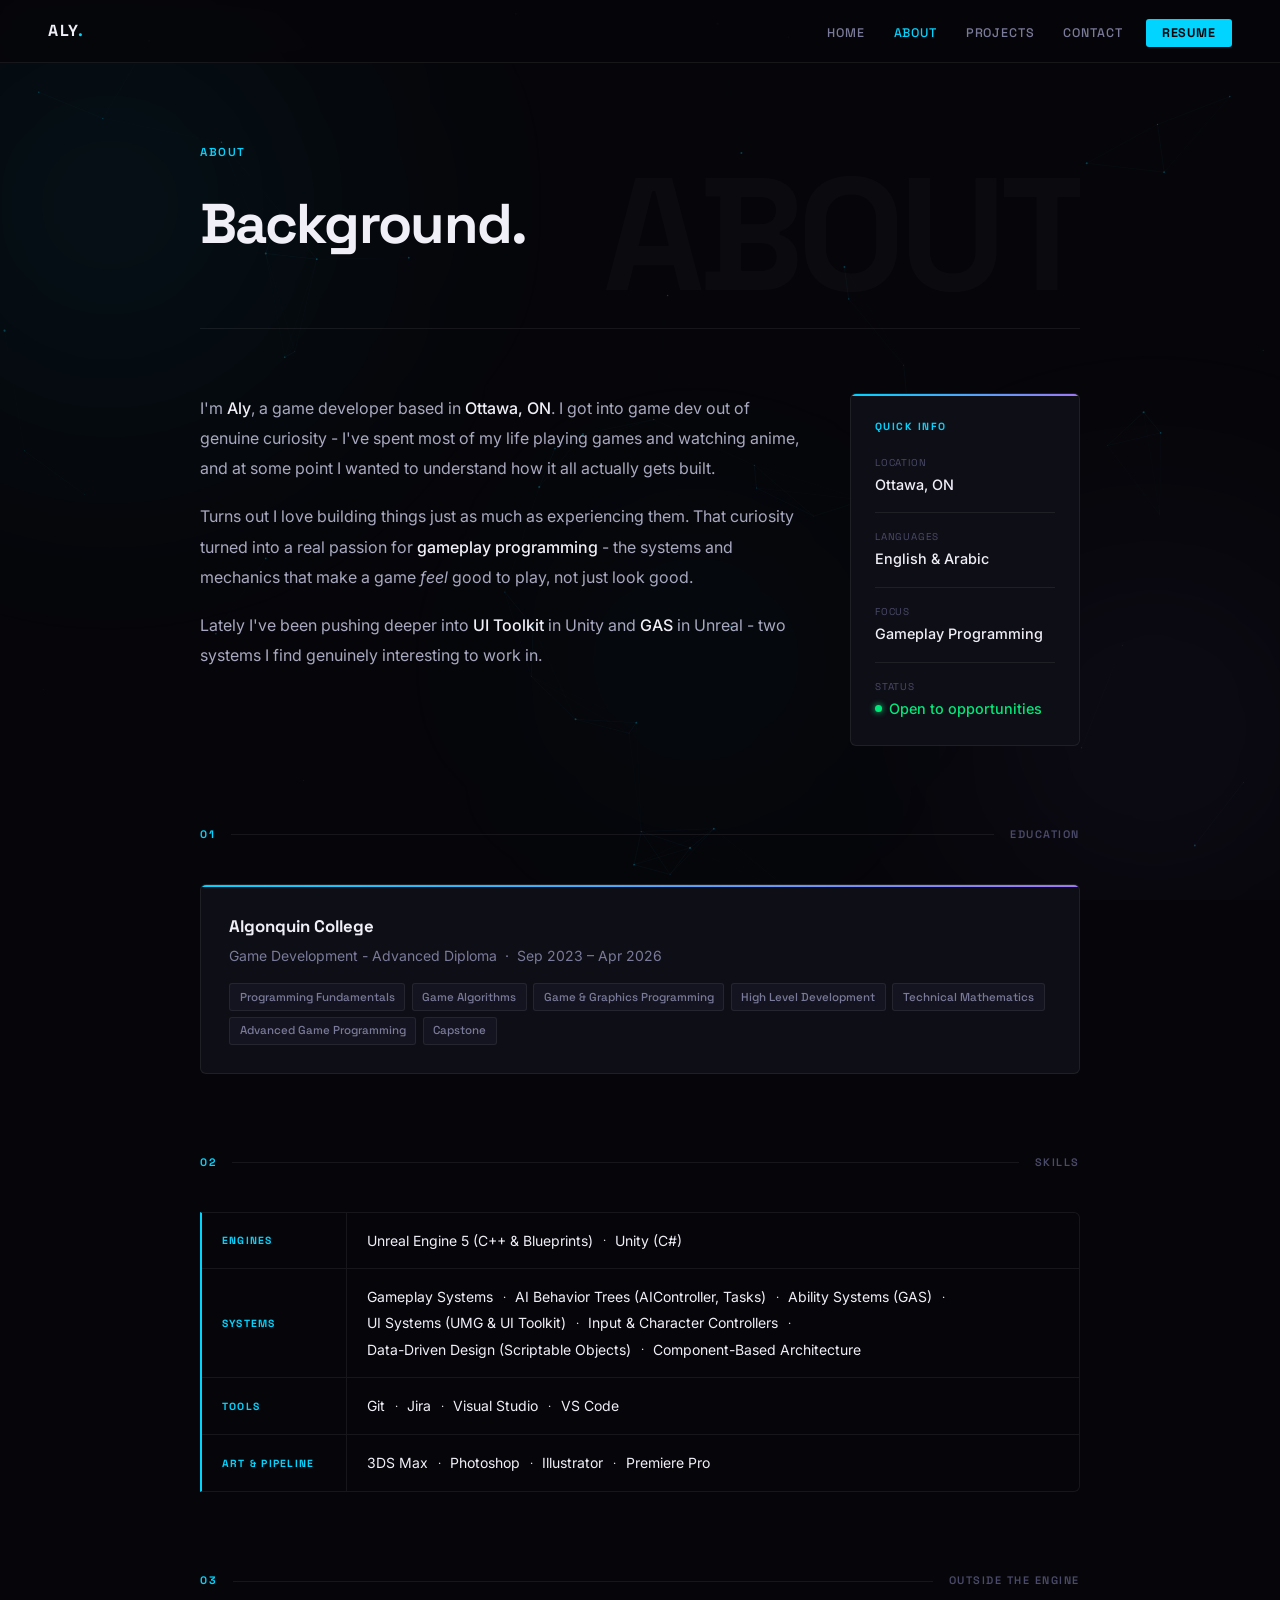
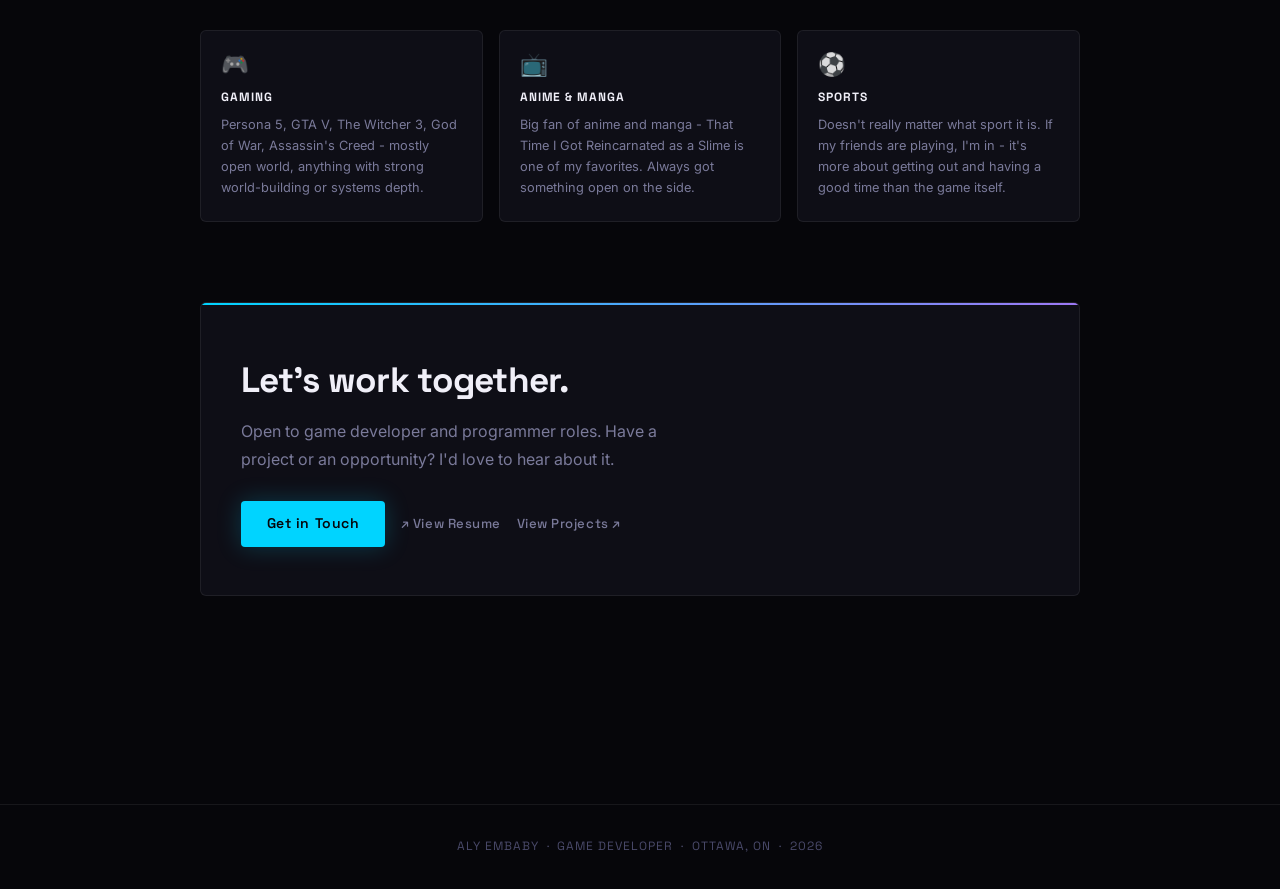
==== about.html @ 93e74408 "Initial portfolio launch" ====
<!DOCTYPE html>
<html lang="en">
<head>
  <meta charset="UTF-8" />
  <meta name="viewport" content="width=device-width, initial-scale=1.0" />
  <title>About  - Aly Embaby</title>
  <link rel="stylesheet" href="styles.css" />
  <style>
    /* ── CUSTOM CURSOR ── */
    @media (hover: hover) { * { cursor: none !important; } }
    #cursor {
      position: fixed; left: -100px; top: -100px;
      width: 22px; height: 22px;
      pointer-events: none; z-index: 9999;
      transform: translate(-50%, -50%);
      transition: transform 0.15s ease-out, opacity 0.3s;
      opacity: 0;
    }
    #cursor::before, #cursor::after {
      content: ''; position: absolute;
      background: rgba(0,212,255,0.8);
    }
    #cursor::before {
      width: 100%; height: 1px;
      top: 50%; left: 0; transform: translateY(-50%);
    }
    #cursor::after {
      width: 1px; height: 100%;
      left: 50%; top: 0; transform: translateX(-50%);
    }
    .cur-dot {
      position: absolute; width: 3px; height: 3px;
      background: var(--cyan); border-radius: 50%;
      top: 50%; left: 50%; transform: translate(-50%, -50%);
    }
    #cursor.hov { transform: translate(-50%, -50%) scale(1.6); }
    #cursor.hov::before, #cursor.hov::after { background: var(--cyan); }

    /* ── PAGE HERO OVERRIDES ── */
    .page-hero {
      position: relative;
      overflow: hidden;
    }
    .page-hero .watermark {
      position: absolute;
      top: 50%; right: -0.5rem;
      transform: translateY(-50%);
      font-family: var(--font-head);
      font-size: clamp(5rem, 16vw, 10rem);
      font-weight: 700; letter-spacing: -0.04em;
      color: rgba(255,255,255,0.025);
      pointer-events: none; user-select: none;
      line-height: 1;
    }
    .hero-anim {
      opacity: 0;
      animation: fadeUp 0.9s cubic-bezier(0.16, 1, 0.3, 1) forwards;
    }
    @keyframes fadeUp {
      from { opacity: 0; transform: translateY(22px); }
      to   { opacity: 1; transform: translateY(0); }
    }

    /* ── GLITCH ON HEADING SPAN ── */
    #glitch-heading {
      position: relative; display: inline-block;
    }
    #glitch-heading.glitching {
      animation: glitch-base 0.38s steps(1) forwards;
    }
    #glitch-heading.glitching::before,
    #glitch-heading.glitching::after {
      content: attr(data-text);
      position: absolute; top: 0; left: 0;
      width: 100%; height: 100%;
      pointer-events: none;
    }
    #glitch-heading.glitching::before {
      color: #ff2d78;
      animation: glitch-a 0.38s steps(2) forwards;
      clip-path: polygon(0 18%, 100% 18%, 100% 44%, 0 44%);
    }
    #glitch-heading.glitching::after {
      color: var(--cyan); opacity: 0.8;
      animation: glitch-b 0.38s steps(2) forwards;
      clip-path: polygon(0 58%, 100% 58%, 100% 82%, 0 82%);
    }
    @keyframes glitch-base {
      0%  { transform: translateX(0); }
      25% { transform: translateX(-5px) skewX(-1deg); }
      75% { transform: translateX(4px); }
      100%{ transform: translateX(0); }
    }
    @keyframes glitch-a {
      0%  { transform: translateX(-10px); opacity: 0.9; }
      50% { transform: translateX(7px); }
      100%{ transform: translateX(-2px); opacity: 0; }
    }
    @keyframes glitch-b {
      0%  { transform: translateX(10px); opacity: 0.8; }
      50% { transform: translateX(-6px); }
      100%{ transform: translateX(2px); opacity: 0; }
    }

    /* ── STATUS DOT ── */
    .status-dot {
      display: inline-block;
      width: 7px; height: 7px;
      background: var(--green);
      border-radius: 50%;
      margin-right: 0.45rem;
      vertical-align: middle;
      position: relative; top: -1px;
      box-shadow: 0 0 6px var(--green);
      animation: pulse-dot 2s ease-in-out infinite;
    }
    @keyframes pulse-dot {
      0%, 100% { opacity: 1; box-shadow: 0 0 6px var(--green); }
      50%       { opacity: 0.4; box-shadow: 0 0 2px var(--green); }
    }

    /* ── SKILLS SCAN LINE ── */
    .skills-table {
      position: relative;
    }
    .skills-table .scan-line {
      position: absolute;
      left: 0; right: 0;
      height: 1px;
      background: linear-gradient(90deg, transparent, rgba(0,212,255,0.3), transparent);
      pointer-events: none;
      opacity: 0;
      top: 0;
    }

    /* ── INTRO GRID ── */
    .about-grid {
      display: grid;
      grid-template-columns: 1fr 230px;
      gap: 3rem;
      align-items: start;
    }
    @media (max-width: 700px) { .about-grid { grid-template-columns: 1fr; } }

    .about-text p {
      font-size: 1rem; color: #a8a8c0;
      line-height: 1.9; margin-bottom: 1.1rem;
    }
    .about-text p:last-child { margin-bottom: 0; }
    .about-text strong { color: var(--text); font-weight: 500; }

    /* ── SLIDE FROM RIGHT ── */
    .reveal-right {
      opacity: 0;
      transform: translateX(28px);
      transition: opacity 0.75s cubic-bezier(0.16, 1, 0.3, 1),
                  transform 0.75s cubic-bezier(0.16, 1, 0.3, 1);
    }
    .reveal-right.revealed { opacity: 1; transform: translateX(0); }

    /* ── INFO SIDEBAR ── */
    .info-box {
      background: var(--surface);
      border: 1px solid var(--border);
      border-radius: 6px; padding: 1.5rem;
      position: relative; overflow: hidden;
    }
    .info-box::before {
      content: '';
      position: absolute; top: 0; left: 0; right: 0; height: 2px;
      background: linear-gradient(90deg, var(--cyan), var(--purple));
    }
    .info-box-title {
      font-family: var(--font-head);
      font-size: 0.65rem; font-weight: 700;
      letter-spacing: 0.14em; text-transform: uppercase;
      color: var(--cyan); margin-bottom: 1.25rem;
    }
    .info-row {
      display: flex; flex-direction: column; gap: 0.1rem;
      margin-bottom: 1rem; padding-bottom: 1rem;
      border-bottom: 1px solid var(--border);
    }
    .info-row:last-child { margin-bottom: 0; padding-bottom: 0; border-bottom: none; }
    .info-lbl {
      font-size: 0.62rem; color: var(--muted2);
      font-family: var(--font-head);
      text-transform: uppercase; letter-spacing: 0.08em;
    }
    .info-val { font-size: 0.9rem; color: var(--text); font-weight: 500; }
    .info-val.avail { color: var(--green); }

    /* ── EDUCATION ── */
    .edu-card {
      background: var(--surface);
      border: 1px solid var(--border);
      border-radius: 6px; padding: 1.75rem;
      position: relative; overflow: hidden;
    }
    .edu-card::before {
      content: '';
      position: absolute; top: 0; left: 0; right: 0; height: 2px;
      background: linear-gradient(90deg, var(--cyan), var(--purple));
    }
    .edu-name {
      font-family: var(--font-head);
      font-size: 1.05rem; font-weight: 700;
      margin-bottom: 0.3rem;
    }
    .edu-meta {
      font-size: 0.875rem; color: var(--muted);
      margin-bottom: 1rem; line-height: 1.6;
    }
    .edu-badges { display: flex; flex-wrap: wrap; gap: 0.4rem; }

    /* ── SKILLS TABLE ── */
    .skills-table {
      display: flex; flex-direction: column;
      border: 1px solid var(--border);
      border-left: 2px solid var(--cyan);
      border-radius: 0 6px 6px 0;
      overflow: hidden;
    }
    .skill-row {
      display: grid;
      grid-template-columns: 145px 1fr;
      border-bottom: 1px solid var(--border);
      transition: background 0.2s;
      opacity: 0;
      transform: translateX(-16px);
      transition: background 0.2s, opacity 0.5s cubic-bezier(0.16,1,0.3,1), transform 0.5s cubic-bezier(0.16,1,0.3,1);
    }
    .skill-row.row-visible { opacity: 1; transform: translateX(0); }
    .skill-row:last-child { border-bottom: none; }
    .skill-row:hover { background: var(--surface2); }

    .skill-cat {
      font-family: var(--font-head);
      font-size: 0.65rem; font-weight: 700;
      letter-spacing: 0.12em; text-transform: uppercase;
      color: var(--cyan);
      padding: 1rem 1.25rem;
      border-right: 1px solid var(--border);
      display: flex; align-items: center;
    }
    .skill-items {
      padding: 1rem 1.25rem;
      font-size: 0.875rem;
      line-height: 1.7;
      display: flex; align-items: center; flex-wrap: wrap;
      gap: 0.15rem 0;
    }
    .skill-items span { color: var(--text); }
    .skill-sep {
      color: var(--muted2);
      margin: 0 0.6rem;
      font-size: 0.7rem;
    }

    @media (max-width: 560px) {
      .skill-row { grid-template-columns: 1fr; }
      .skill-cat { border-right: none; border-bottom: 1px solid var(--border); padding: 0.75rem 1rem; }
      .skill-items { padding: 0.75rem 1rem; }
    }

    /* ── INTEREST CARD STAGGER ── */
    .interest-card {
      opacity: 0;
      transform: translateY(20px);
      transition: opacity 0.6s cubic-bezier(0.16,1,0.3,1),
                  transform 0.6s cubic-bezier(0.16,1,0.3,1),
                  border-color 0.25s, box-shadow 0.25s;
    }
    .interest-card.card-visible { opacity: 1; transform: translateY(0); }

    /* ── INTERESTS ── */
    .interests-grid {
      display: grid;
      grid-template-columns: repeat(3, 1fr);
      gap: 1rem;
    }
    @media (max-width: 640px) { .interests-grid { grid-template-columns: 1fr 1fr; } }
    @media (max-width: 420px) { .interests-grid { grid-template-columns: 1fr; } }

    .interest-card {
      background: var(--surface);
      border: 1px solid var(--border);
      border-radius: 6px; padding: 1.4rem 1.25rem;
      position: relative;
    }
    .interest-card:hover {
      border-color: rgba(0,212,255,0.25);
      box-shadow: 0 0 28px rgba(0,212,255,0.05);
    }
    .card-shine {
      position: absolute; inset: 0; border-radius: 6px;
      pointer-events: none; z-index: 1;
      opacity: 0; transition: opacity 0.3s;
      background: radial-gradient(circle at 50% 50%, rgba(255,255,255,0.05) 0%, transparent 60%);
    }
    .interest-icon {
      font-size: 1.4rem; margin-bottom: 0.75rem;
      display: block; line-height: 1; opacity: 0.85;
      position: relative; z-index: 2;
    }
    .interest-title {
      font-family: var(--font-head);
      font-size: 0.75rem; font-weight: 700;
      letter-spacing: 0.08em; text-transform: uppercase;
      color: var(--text); margin-bottom: 0.4rem;
      position: relative; z-index: 2;
    }
    .interest-desc {
      font-size: 0.8rem; color: var(--muted);
      line-height: 1.65;
      position: relative; z-index: 2;
    }

    /* ── BOTTOM CTA ── */
    .about-cta {
      background: var(--surface);
      border: 1px solid var(--border);
      border-radius: 6px; padding: 3rem 2.5rem;
      position: relative; overflow: hidden;
    }
    .about-cta::before {
      content: '';
      position: absolute; top: 0; left: 0; right: 0; height: 2px;
      background: linear-gradient(90deg, var(--cyan), var(--purple));
    }
    .about-cta h2 {
      font-family: var(--font-head);
      font-size: clamp(1.5rem, 3vw, 2.2rem);
      font-weight: 700; letter-spacing: -0.02em;
      margin-bottom: 0.6rem;
    }
    .about-cta p {
      color: var(--muted); font-size: 1rem;
      max-width: 420px; line-height: 1.7;
      margin-bottom: 1.75rem;
    }
    .about-cta-links { display: flex; gap: 1rem; flex-wrap: wrap; align-items: center; }
    .cta-alt {
      font-family: var(--font-head);
      font-size: 0.82rem; font-weight: 500;
      letter-spacing: 0.04em; color: var(--muted);
      transition: color 0.2s;
    }
    .cta-alt:hover { color: var(--text); }

    @media (max-width: 640px) {
      .about-cta { padding: 2rem 1.5rem; }
    }

    /* ── SCROLL PROGRESS BAR ── */
    #scroll-progress {
      position: fixed; top: 0; left: 0;
      height: 2px; width: 0%;
      background: linear-gradient(90deg, var(--cyan), var(--purple));
      z-index: 9998;
      transition: width 0.1s linear;
      box-shadow: 0 0 8px rgba(0,212,255,0.5);
    }

    /* ── BIO STRONG HOVER ── */
    .about-text strong {
      position: relative;
      transition: color 0.2s;
    }
    .about-text strong::after {
      content: '';
      position: absolute; left: 0; bottom: -1px;
      width: 100%; height: 1px;
      background: var(--cyan);
      transform: scaleX(0);
      transform-origin: left;
      transition: transform 0.25s cubic-bezier(0.16, 1, 0.3, 1);
      box-shadow: 0 0 6px rgba(0,212,255,0.4);
    }
    .about-text strong:hover { color: var(--cyan); }
    .about-text strong:hover::after { transform: scaleX(1); }

    /* ── EDUCATION CARD LIFT ── */
    .edu-card {
      transition: transform 0.3s cubic-bezier(0.16,1,0.3,1),
                  box-shadow 0.3s, border-color 0.3s;
    }
    .edu-card:hover {
      transform: translateY(-3px);
      box-shadow: 0 12px 40px rgba(0,0,0,0.3);
      border-color: rgba(0,212,255,0.2);
    }

    /* ── INFO ROW HOVER ACCENT ── */
    .info-row {
      position: relative;
      padding-left: 0;
      transition: padding-left 0.2s;
    }
    .info-row::before {
      content: '';
      position: absolute; left: -1.5rem; top: 0; bottom: 0;
      width: 2px;
      background: var(--cyan);
      transform: scaleY(0);
      transform-origin: top;
      transition: transform 0.25s cubic-bezier(0.16,1,0.3,1);
    }
    .info-row:hover::before { transform: scaleY(1); }
    .info-row:hover { padding-left: 0.5rem; }

    /* ── CTA GLOW PULSE ── */
    @keyframes cta-breathe {
      0%, 100% { box-shadow: 0 0 0px rgba(0,212,255,0); }
      50%       { box-shadow: 0 0 40px rgba(0,212,255,0.07); }
    }
    .about-cta { animation: cta-breathe 4s ease-in-out infinite; }

    /* ── CORNER BRACKETS ── */
    .interest-card::before,
    .interest-card::after {
      content: '';
      position: absolute;
      width: 10px; height: 10px;
      opacity: 0;
      transition: opacity 0.3s;
    }
    .interest-card::before {
      top: 6px; left: 6px;
      border-top: 1px solid var(--cyan);
      border-left: 1px solid var(--cyan);
    }
    .interest-card::after {
      bottom: 6px; right: 6px;
      border-bottom: 1px solid var(--cyan);
      border-right: 1px solid var(--cyan);
    }
    .interest-card:hover::before,
    .interest-card:hover::after { opacity: 1; }
  </style>
</head>
<body>

  <div id="scroll-progress"></div>
  <div id="cursor"><div class="cur-dot"></div></div>

  <canvas id="page-bg"></canvas>
  <div class="bg-glow" aria-hidden="true">
    <div class="bg-blob b1"></div>
    <div class="bg-blob b2"></div>
    <div class="bg-blob b3"></div>
  </div>

  <nav>
    <a href="index.html" class="logo">Aly<span>.</span></a>
    <ul>
      <li><a href="index.html">Home</a></li>
      <li><a href="about.html" class="active">About</a></li>
      <li><a href="projects.html">Projects</a></li>
      <li><a href="contact.html">Contact</a></li>
      <li><a href="Aly_Embaby_Resume.pdf" target="_blank" rel="noopener" class="nav-resume">Resume</a></li>
    </ul>
  </nav>

  <div class="page">

    <!-- PAGE HERO -->
    <div class="page-hero">
      <span class="watermark" aria-hidden="true">ABOUT</span>
      <span class="overline" id="typed-overline"></span>
      <h1 class="hero-anim" style="animation-delay:0.2s"><span id="glitch-heading" data-text="Background.">Background.</span></h1>
    </div>

    <!-- INTRO + QUICK INFO -->
    <div class="sec-block">
      <div class="about-grid">
        <div class="about-text reveal">
          <p>
            I'm <strong>Aly</strong>, a game developer based in <strong>Ottawa, ON</strong>.
            I got into game dev out of genuine curiosity  - I've spent most of my life
            playing games and watching anime, and at some point I wanted to understand how it all
            actually gets built.
          </p>
          <p>
            Turns out I love building things just as much as experiencing them. That curiosity
            turned into a real passion for <strong>gameplay programming</strong>  - the systems
            and mechanics that make a game <em>feel</em> good to play, not just look good.
          </p>
          <p>
            Lately I've been pushing deeper into <strong>UI Toolkit</strong> in Unity and
            <strong>GAS</strong> in Unreal  - two systems I find genuinely interesting to work in.
          </p>
        </div>
        <div class="info-box reveal-right">
          <div class="info-box-title">Quick Info</div>
          <div class="info-row">
            <span class="info-lbl">Location</span>
            <span class="info-val">Ottawa, ON</span>
          </div>
          <div class="info-row">
            <span class="info-lbl">Languages</span>
            <span class="info-val">English &amp; Arabic</span>
          </div>
          <div class="info-row">
            <span class="info-lbl">Focus</span>
            <span class="info-val">Gameplay Programming</span>
          </div>
          <div class="info-row">
            <span class="info-lbl">Status</span>
            <span class="info-val avail"><span class="status-dot"></span>Open to opportunities</span>
          </div>
        </div>
      </div>
    </div>

    <!-- EDUCATION -->
    <div class="sec-block reveal">
      <div class="sec-head">
        <span class="sec-num">01</span>
        <span class="sec-line"></span>
        <span class="sec-title">Education</span>
      </div>
      <div class="edu-card">
        <div class="edu-name">Algonquin College</div>
        <div class="edu-meta">Game Development - Advanced Diploma &nbsp;&middot;&nbsp; Sep 2023 &ndash; Apr 2026</div>
        <div class="edu-badges">
          <span class="tag-muted">Programming Fundamentals</span>
          <span class="tag-muted">Game Algorithms</span>
          <span class="tag-muted">Game &amp; Graphics Programming</span>
          <span class="tag-muted">High Level Development</span>
          <span class="tag-muted">Technical Mathematics</span>
          <span class="tag-muted">Advanced Game Programming</span>
          <span class="tag-muted">Capstone</span>
        </div>
      </div>
    </div>

    <!-- SKILLS -->
    <div class="sec-block reveal">
      <div class="sec-head">
        <span class="sec-num">02</span>
        <span class="sec-line"></span>
        <span class="sec-title">Skills</span>
      </div>
      <div class="skills-table">
        <div class="scan-line" id="skills-scan"></div>
        <div class="skill-row">
          <span class="skill-cat">Engines</span>
          <div class="skill-items">
            <span>Unreal Engine 5 (C++ &amp; Blueprints)</span><span class="skill-sep">·</span>
            <span>Unity (C#)</span>
          </div>
        </div>
        <div class="skill-row">
          <span class="skill-cat">Systems</span>
          <div class="skill-items">
            <span>Gameplay Systems</span><span class="skill-sep">·</span>
            <span>AI Behavior Trees (AIController, Tasks)</span><span class="skill-sep">·</span>
            <span>Ability Systems (GAS)</span><span class="skill-sep">·</span>
            <span>UI Systems (UMG &amp; UI Toolkit)</span><span class="skill-sep">·</span>
            <span>Input &amp; Character Controllers</span><span class="skill-sep">·</span>
            <span>Data-Driven Design (Scriptable Objects)</span><span class="skill-sep">·</span>
            <span>Component-Based Architecture</span>
          </div>
        </div>
        <div class="skill-row">
          <span class="skill-cat">Tools</span>
          <div class="skill-items">
            <span>Git</span><span class="skill-sep">·</span>
            <span>Jira</span><span class="skill-sep">·</span>
            <span>Visual Studio</span><span class="skill-sep">·</span>
            <span>VS Code</span>
          </div>
        </div>
        <div class="skill-row">
          <span class="skill-cat">Art &amp; Pipeline</span>
          <div class="skill-items">
            <span>3DS Max</span><span class="skill-sep">·</span>
            <span>Photoshop</span><span class="skill-sep">·</span>
            <span>Illustrator</span><span class="skill-sep">·</span>
            <span>Premiere Pro</span>
          </div>
        </div>
      </div>
    </div>

    <!-- OUTSIDE THE ENGINE -->
    <div class="sec-block reveal">
      <div class="sec-head">
        <span class="sec-num">03</span>
        <span class="sec-line"></span>
        <span class="sec-title">Outside the Engine</span>
      </div>
      <div class="interests-grid">
        <div class="interest-card">
          <div class="card-shine"></div>
          <span class="interest-icon">&#127918;</span>
          <div class="interest-title">Gaming</div>
          <div class="interest-desc">
            Persona 5, GTA V, The Witcher 3, God of War, Assassin's Creed  -
            mostly open world, anything with strong world-building or systems depth.
          </div>
        </div>
        <div class="interest-card">
          <div class="card-shine"></div>
          <span class="interest-icon">&#128250;</span>
          <div class="interest-title">Anime &amp; Manga</div>
          <div class="interest-desc">
            Big fan of anime and manga  - That Time I Got Reincarnated as a Slime
            is one of my favorites. Always got something open on the side.
          </div>
        </div>
        <div class="interest-card">
          <div class="card-shine"></div>
          <span class="interest-icon">&#9917;</span>
          <div class="interest-title">Sports</div>
          <div class="interest-desc">
            Doesn't really matter what sport it is. If my friends are playing,
            I'm in  - it's more about getting out and having a good time than the game itself.
          </div>
        </div>
      </div>
    </div>

    <!-- BOTTOM CTA -->
    <div class="sec-block reveal">
      <div class="about-cta">
        <h2>Let's work together.</h2>
        <p>Open to game developer and programmer roles. Have a project or an opportunity? I'd love to hear about it.</p>
        <div class="about-cta-links">
          <a href="contact.html" class="btn btn-cyan">Get in Touch</a>
          <a href="Aly_Embaby_Resume.pdf" target="_blank" rel="noopener" class="cta-alt">&#8599; View Resume</a>
          <a href="projects.html" class="cta-alt">View Projects &nearr;</a>
        </div>
      </div>
    </div>

  </div>

  <footer>
    <p>Aly Embaby &nbsp;&middot;&nbsp; Game Developer &nbsp;&middot;&nbsp; Ottawa, ON &nbsp;&middot;&nbsp; 2026</p>
  </footer>

  <script>

    // ── CUSTOM CURSOR ──
    (function () {
      const cur = document.getElementById('cursor');
      if (!cur) return;
      let visible = false;
      document.addEventListener('mousemove', e => {
        cur.style.left = e.clientX + 'px';
        cur.style.top  = e.clientY + 'px';
        if (!visible) { cur.style.opacity = '1'; visible = true; }
      });
      document.addEventListener('mouseleave', () => { cur.style.opacity = '0'; visible = false; });
      document.querySelectorAll('a, button').forEach(el => {
        el.addEventListener('mouseenter', () => cur.classList.add('hov'));
        el.addEventListener('mouseleave', () => cur.classList.remove('hov'));
      });
    })();

    // ── SCROLL PROGRESS BAR ──
    (function () {
      const bar = document.getElementById('scroll-progress');
      if (!bar) return;
      window.addEventListener('scroll', () => {
        const max = document.documentElement.scrollHeight - window.innerHeight;
        bar.style.width = (window.scrollY / max * 100) + '%';
      }, { passive: true });
    })();

    // ── OVERLINE TYPING ──
    (function () {
      const el = document.getElementById('typed-overline');
      if (!el) return;
      const text = 'About';
      let i = 0;
      function type() {
        if (i <= text.length) {
          el.textContent = text.slice(0, i);
          i++;
          setTimeout(type, 80);
        }
      }
      setTimeout(type, 300);
    })();

    // ── WATERMARK PARALLAX ──
    (function () {
      const hero = document.querySelector('.page-hero');
      const wm   = hero ? hero.querySelector('.watermark') : null;
      if (!hero || !wm) return;
      document.addEventListener('mousemove', e => {
        const dx = (e.clientX / window.innerWidth  - 0.5) * 18;
        const dy = (e.clientY / window.innerHeight - 0.5) * 10;
        wm.style.transform = `translateY(calc(-50% + ${dy}px)) translateX(${dx}px)`;
      });
    })();

    // ── GLITCH ON HEADING ──
    (function () {
      const el = document.getElementById('glitch-heading');
      if (!el) return;
      function doGlitch() {
        el.classList.add('glitching');
        setTimeout(() => el.classList.remove('glitching'), 420);
        setTimeout(doGlitch, 4000 + Math.random() * 7000);
      }
      setTimeout(doGlitch, 2500);
    })();

    // ── SKILLS SCAN LINE ──
    (function () {
      const scan = document.getElementById('skills-scan');
      const table = scan ? scan.parentElement : null;
      if (!scan || !table) return;

      function runScan() {
        const h = table.offsetHeight;
        scan.style.transition = 'none';
        scan.style.top = '0px';
        scan.style.opacity = '1';
        scan.style.transition = `top ${h * 4}ms linear, opacity 0.3s`;
        requestAnimationFrame(() => {
          scan.style.top = h + 'px';
        });
        setTimeout(() => { scan.style.opacity = '0'; }, h * 4 - 300);
        setTimeout(runScan, 5000 + Math.random() * 6000);
      }
      setTimeout(runScan, 2000);
    })();

    // ── INTEREST CARD TILT ──
    (function () {
      document.querySelectorAll('.interest-card').forEach(card => {
        const shine = card.querySelector('.card-shine');
        card.addEventListener('mousemove', e => {
          const r = card.getBoundingClientRect();
          const x = (e.clientX - r.left) / r.width  - 0.5;
          const y = (e.clientY - r.top)  / r.height - 0.5;
          card.style.transition = 'border-color 0.25s, box-shadow 0.25s, transform 0.08s ease-out';
          card.style.transform  = `perspective(600px) rotateY(${x * 10}deg) rotateX(${-y * 7}deg) scale3d(1.02,1.02,1.02)`;
          if (shine) {
            shine.style.opacity = '1';
            shine.style.background = `radial-gradient(circle at ${(x+0.5)*100}% ${(y+0.5)*100}%, rgba(255,255,255,0.06) 0%, transparent 60%)`;
          }
        });
        card.addEventListener('mouseleave', () => {
          card.style.transition = 'border-color 0.25s, box-shadow 0.25s, transform 0.5s cubic-bezier(0.16,1,0.3,1)';
          card.style.transform  = '';
          if (shine) shine.style.opacity = '0';
        });
      });
    })();

    // ── SCROLL REVEAL + SKILL ROW STAGGER ──
    (function () {
      // General reveal
      const io = new IntersectionObserver((entries) => {
        entries.forEach(e => {
          if (!e.isIntersecting) return;
          e.target.classList.add('revealed');
          io.unobserve(e.target);
        });
      }, { threshold: 0.1 });
      document.querySelectorAll('.reveal, .reveal-right').forEach(el => io.observe(el));

      // Skill row stagger
      const skillsIo = new IntersectionObserver((entries) => {
        entries.forEach(e => {
          if (!e.isIntersecting) return;
          const rows = e.target.querySelectorAll('.skill-row');
          rows.forEach((row, i) => {
            setTimeout(() => row.classList.add('row-visible'), i * 80);
          });
          skillsIo.unobserve(e.target);
        });
      }, { threshold: 0.1 });
      const table = document.querySelector('.skills-table');
      if (table) skillsIo.observe(table);

      // Interest card stagger
      const cardsIo = new IntersectionObserver((entries) => {
        entries.forEach(e => {
          if (!e.isIntersecting) return;
          const cards = e.target.querySelectorAll('.interest-card');
          cards.forEach((card, i) => {
            setTimeout(() => card.classList.add('card-visible'), i * 120);
          });
          cardsIo.unobserve(e.target);
        });
      }, { threshold: 0.1 });
      const grid = document.querySelector('.interests-grid');
      if (grid) cardsIo.observe(grid);
    })();
  </script>
  <script src="bg.js"></script>
  <script src="secret.js"></script>

</body>
</html>
---- styles.css ----
/* ─────────────────────────────────────────
   Aly Embaby Portfolio — Cinematic Dark
   Fonts: Space Grotesk (headings) + Inter (body)
───────────────────────────────────────── */

@import url('https://fonts.googleapis.com/css2?family=Space+Grotesk:wght@400;500;600;700&family=Inter:wght@400;500;600&display=swap');

*, *::before, *::after { box-sizing: border-box; margin: 0; padding: 0; }

:root {
  --bg:          #06060a;
  --surface:     #0e0e16;
  --surface2:    #141420;
  --border:      rgba(255,255,255,0.07);
  --border-h:    rgba(0,212,255,0.35);
  --text:        #f0eff8;
  --muted:       #7a7a9a;
  --muted2:      #4a4a6a;
  --cyan:        #00d4ff;
  --cyan-dim:    rgba(0,212,255,0.08);
  --cyan-glow:   rgba(0,212,255,0.2);
  --purple:      #9d78f5;
  --purple-dim:  rgba(157,120,245,0.08);
  --green:       #00e87a;
  --green-dim:   rgba(0,232,122,0.08);
  --font-head:   'Space Grotesk', system-ui, sans-serif;
  --font-body:   'Inter', system-ui, sans-serif;
}

/* ── PAGE TRANSITION ── */
@keyframes page-in {
  from { opacity: 0; }
  to   { opacity: 1; }
}

html {
  scroll-behavior: smooth;
  background: var(--bg); /* background lives here so blobs at z-index:-1 show through */
}

/* ── AMBIENT BACKGROUND BLOBS ── */
.bg-glow {
  position: fixed; inset: 0;
  z-index: -1; pointer-events: none;
  overflow: hidden;
}
.bg-blob {
  position: absolute; border-radius: 50%;
  filter: blur(110px);
}
.bg-blob.b1 {
  width: 680px; height: 680px;
  background: radial-gradient(circle, rgba(0,212,255,0.08), transparent 70%);
  top: -15%; left: -18%;
  animation: blob-a 24s ease-in-out infinite alternate;
}
.bg-blob.b2 {
  width: 560px; height: 560px;
  background: radial-gradient(circle, rgba(157,120,245,0.08), transparent 70%);
  bottom: -12%; right: -12%;
  animation: blob-b 30s ease-in-out infinite alternate;
}
.bg-blob.b3 {
  width: 420px; height: 420px;
  background: radial-gradient(circle, rgba(0,212,255,0.04), transparent 70%);
  top: 50%; left: 38%;
  animation: blob-c 19s ease-in-out infinite alternate;
}
@keyframes blob-a {
  from { transform: translate(0, 0)      scale(1);    }
  to   { transform: translate(140px, 200px) scale(1.3); }
}
@keyframes blob-b {
  from { transform: translate(0, 0)         scale(1);    }
  to   { transform: translate(-110px, -160px) scale(1.2); }
}
@keyframes blob-c {
  from { transform: translate(0, 0)      scale(1);   }
  to   { transform: translate(-70px, 110px) scale(0.8); }
}

body {
  animation: page-in 0.55s ease both;
  background: transparent;
  color: var(--text);
  font-family: var(--font-body);
  line-height: 1.65;
  min-height: 100vh;
}

a { color: inherit; text-decoration: none; }
a:hover { text-decoration: none; }

/* ── NAV ── */
nav {
  display: flex;
  justify-content: space-between;
  align-items: center;
  padding: 1.1rem 3rem;
  border-bottom: 1px solid var(--border);
  position: sticky; top: 0; z-index: 100;
  background: rgba(6,6,10,0.88);
  backdrop-filter: blur(20px);
  -webkit-backdrop-filter: blur(20px);
}

.logo {
  font-family: var(--font-head);
  font-weight: 700; font-size: 1rem;
  letter-spacing: 0.1em; text-transform: uppercase;
  color: var(--text);
}
.logo span { color: var(--cyan); }

nav ul { list-style: none; display: flex; gap: 0.1rem; align-items: center; }

nav ul a {
  font-family: var(--font-head);
  font-size: 0.78rem; font-weight: 500;
  letter-spacing: 0.07em; text-transform: uppercase;
  color: var(--muted);
  padding: 0.38rem 0.85rem;
  border-radius: 3px;
  transition: color 0.2s;
}
nav ul a:hover { color: var(--text); }
nav ul a.active { color: var(--cyan); }

.nav-resume {
  margin-left: 0.5rem;
  background: var(--cyan) !important;
  color: #06060a !important;
  font-weight: 700 !important;
  border-radius: 3px !important;
  padding: 0.38rem 1rem !important;
}
.nav-resume:hover { opacity: 0.85 !important; }

/* ── BUTTONS ── */
.btn {
  display: inline-flex; align-items: center; gap: 0.5rem;
  padding: 0.72rem 1.6rem;
  font-family: var(--font-head);
  font-size: 0.875rem; font-weight: 600;
  letter-spacing: 0.04em;
  border-radius: 4px;
  cursor: pointer; transition: all 0.2s;
  text-decoration: none;
}
.btn:hover { text-decoration: none; }

.btn-cyan {
  background: var(--cyan); color: #06060a;
  box-shadow: 0 0 24px rgba(0,212,255,0.22);
}
.btn-cyan:hover { box-shadow: 0 0 44px rgba(0,212,255,0.38); transform: translateY(-1px); }

.btn-outline {
  border: 1px solid var(--border);
  color: var(--text); background: transparent;
}
.btn-outline:hover { border-color: var(--cyan); color: var(--cyan); }

/* ── PAGE WRAPPER ── */
.page {
  max-width: 960px;
  margin: 0 auto;
  padding: 5rem 2.5rem 8rem;
}

/* ── SECTION HEADER ── */
.sec-head {
  display: flex; align-items: center; gap: 1rem;
  margin-bottom: 2.5rem;
}
.sec-head .sec-num {
  font-family: var(--font-head);
  font-size: 0.68rem; font-weight: 700;
  letter-spacing: 0.14em; color: var(--cyan);
}
.sec-head .sec-line {
  flex: 1; height: 1px; background: var(--border);
  transform-origin: left;
  transform: scaleX(0);
  transition: transform 0.9s cubic-bezier(0.16, 1, 0.3, 1) 0.25s;
}
.reveal.revealed .sec-head .sec-line { transform: scaleX(1); }
.sec-head .sec-title {
  font-family: var(--font-head);
  font-size: 0.68rem; font-weight: 600;
  letter-spacing: 0.14em; text-transform: uppercase;
  color: var(--muted2);
}
.sec-block { margin-bottom: 5rem; }

/* ── PAGE HERO (inner pages) ── */
.page-hero {
  padding-bottom: 3rem;
  margin-bottom: 4rem;
  border-bottom: 1px solid var(--border);
}
.page-hero .overline {
  font-family: var(--font-head);
  font-size: 0.72rem; font-weight: 600;
  letter-spacing: 0.14em; text-transform: uppercase;
  color: var(--cyan); margin-bottom: 1rem;
  display: block;
}
.page-hero h1 {
  font-family: var(--font-head);
  font-size: clamp(2.2rem, 5vw, 3.5rem);
  font-weight: 700; letter-spacing: -0.03em;
  margin-bottom: 0.6rem;
}
.page-hero p { color: var(--muted); font-size: 1rem; }

/* ── TAGS ── */
.tags { display: flex; flex-wrap: wrap; gap: 0.4rem; }

.tag-cyan {
  font-size: 0.7rem; color: var(--cyan); background: var(--cyan-dim);
  border: 1px solid rgba(0,212,255,0.15);
  padding: 0.18rem 0.55rem; border-radius: 3px;
  font-family: var(--font-head); font-weight: 500;
}
.tag-purple {
  font-size: 0.7rem; color: var(--purple); background: var(--purple-dim);
  border: 1px solid rgba(157,120,245,0.15);
  padding: 0.18rem 0.55rem; border-radius: 3px;
  font-family: var(--font-head); font-weight: 500;
}
.tag-green {
  font-size: 0.7rem; color: var(--green); background: var(--green-dim);
  border: 1px solid rgba(0,232,122,0.15);
  padding: 0.18rem 0.55rem; border-radius: 3px;
  font-family: var(--font-head); font-weight: 500;
}
.tag-muted {
  font-size: 0.72rem; color: var(--muted); background: var(--surface2);
  border: 1px solid var(--border);
  padding: 0.2rem 0.6rem; border-radius: 3px;
  font-family: var(--font-head); font-weight: 500;
}

/* ── PAGE BACKGROUND CANVAS ── */
#page-bg {
  position: fixed; inset: 0;
  width: 100%; height: 100%;
  z-index: -1; pointer-events: none;
}


/* ── FOOTER ── */
footer {
  border-top: 1px solid var(--border);
  text-align: center; padding: 2rem;
  color: var(--muted2); font-size: 0.75rem;
  font-family: var(--font-head); letter-spacing: 0.08em;
  text-transform: uppercase;
}

/* ── SCROLL REVEAL ── */
.reveal {
  opacity: 0;
  transform: translateY(28px);
  transition: opacity 0.75s cubic-bezier(0.16, 1, 0.3, 1),
              transform 0.75s cubic-bezier(0.16, 1, 0.3, 1);
}
.reveal.revealed {
  opacity: 1;
  transform: translateY(0);
}

/* ── RESPONSIVE ── */
@media (max-width: 768px) {
  nav { padding: 1rem 1.5rem; }
  nav ul { gap: 0; }
  nav ul a { padding: 0.3rem 0.5rem; font-size: 0.7rem; letter-spacing: 0.04em; }
  .nav-resume { padding: 0.3rem 0.7rem !important; }
  .page { padding: 3rem 1.25rem 5rem; }
}
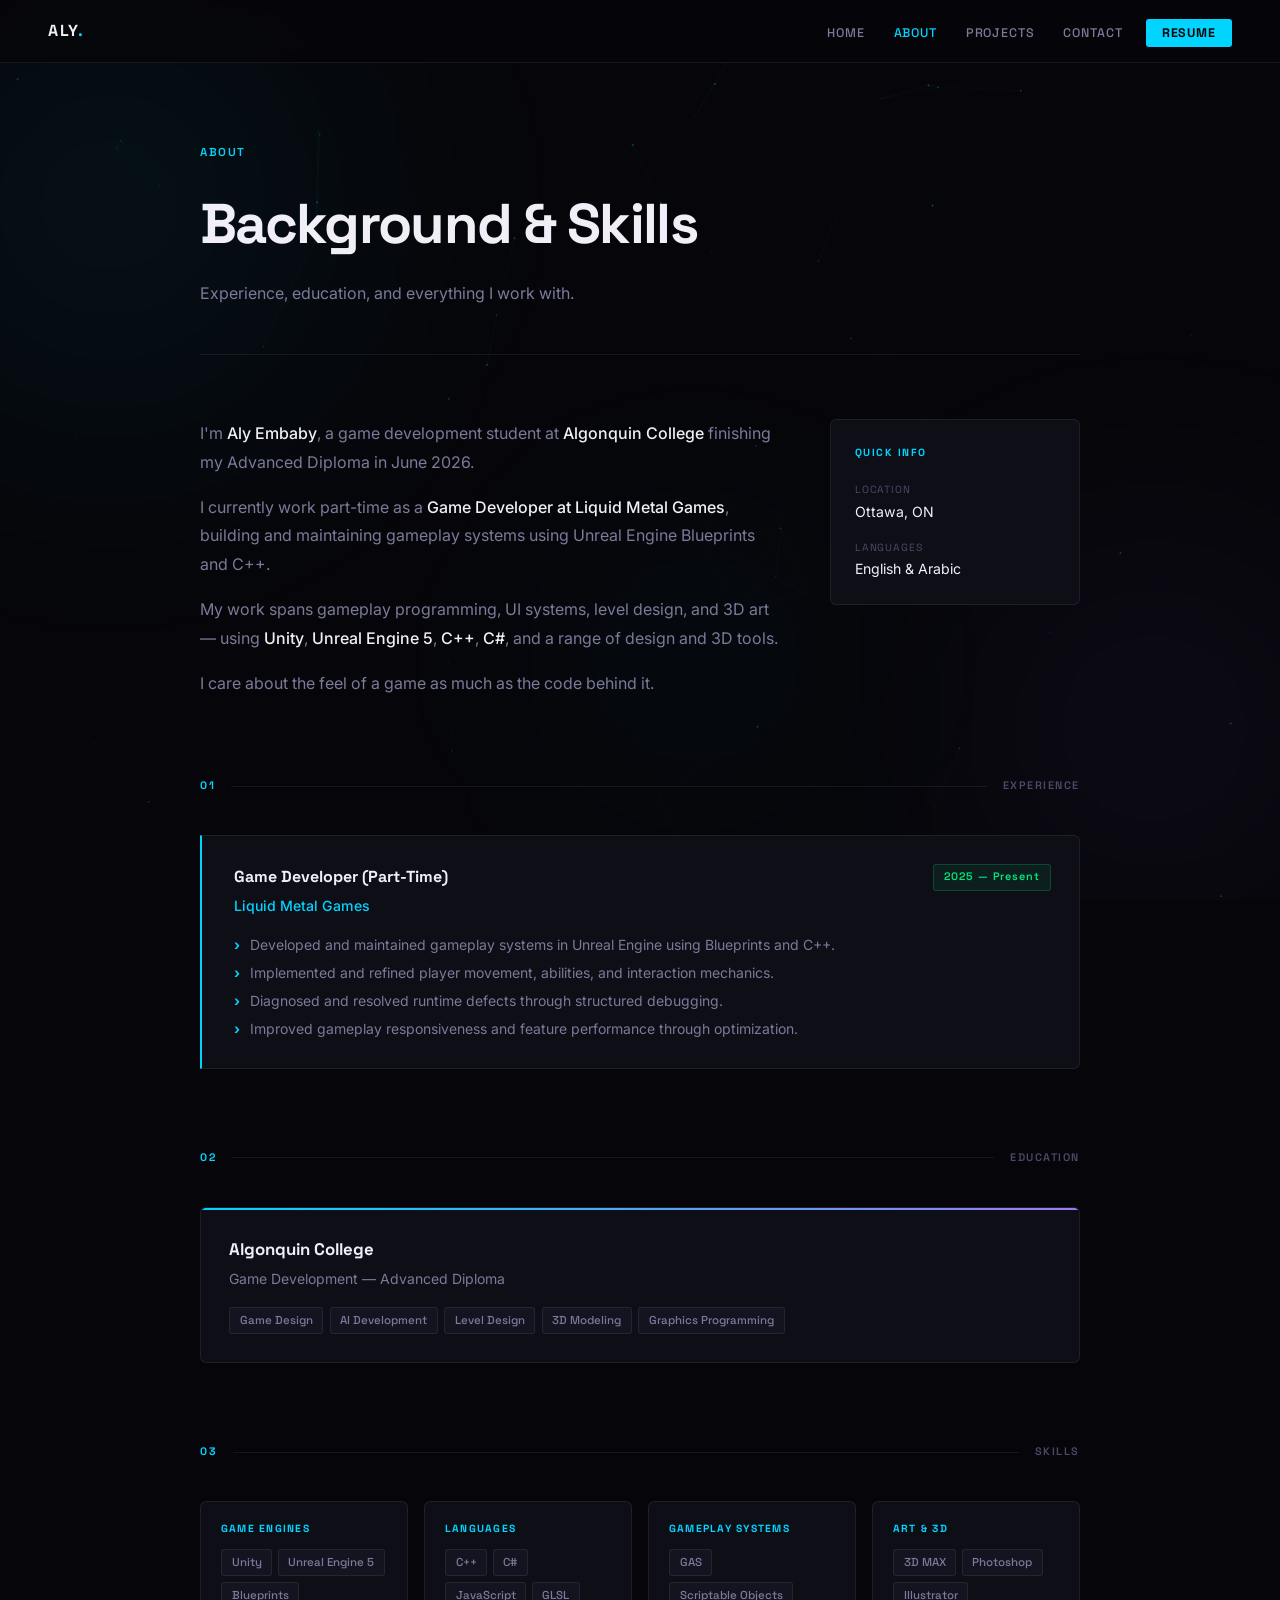
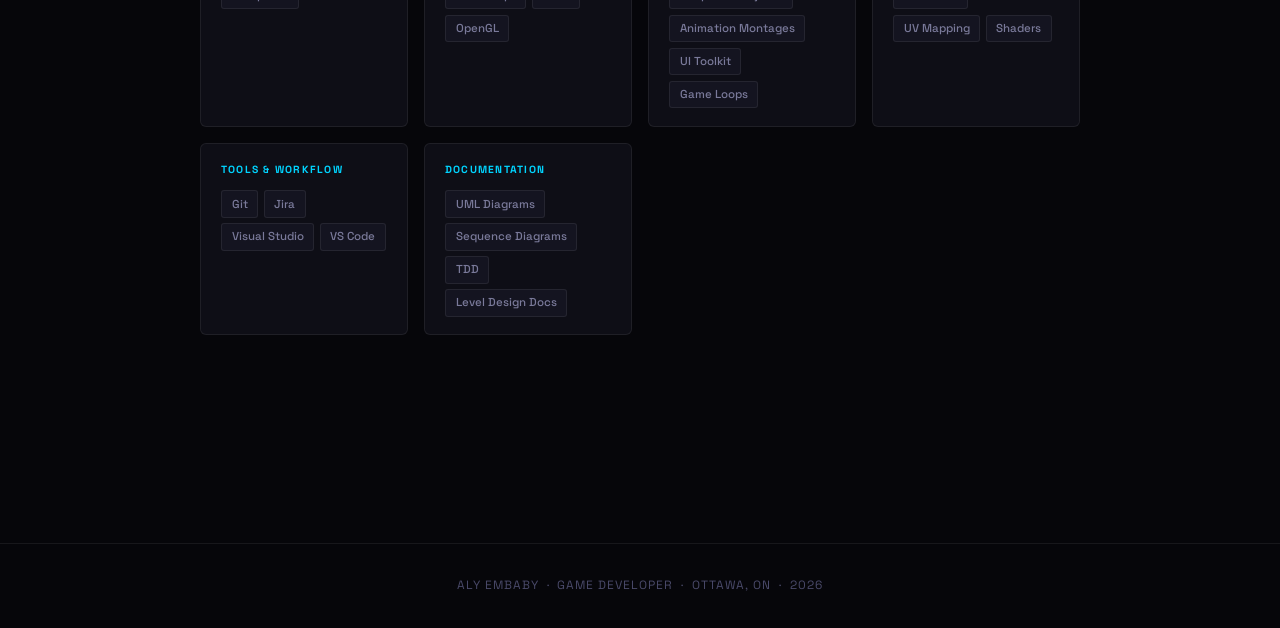
==== commit 27ebdcc8: "Home Page Done and Placeholder Pages" ====
--- a/about.html
+++ b/about.html
@@ -3,172 +3,30 @@
 <head>
   <meta charset="UTF-8" />
   <meta name="viewport" content="width=device-width, initial-scale=1.0" />
-  <title>About  - Aly Embaby</title>
+  <title>About — Aly Embaby</title>
   <link rel="stylesheet" href="styles.css" />
   <style>
-    /* ── CUSTOM CURSOR ── */
-    @media (hover: hover) { * { cursor: none !important; } }
-    #cursor {
-      position: fixed; left: -100px; top: -100px;
-      width: 22px; height: 22px;
-      pointer-events: none; z-index: 9999;
-      transform: translate(-50%, -50%);
-      transition: transform 0.15s ease-out, opacity 0.3s;
-      opacity: 0;
-    }
-    #cursor::before, #cursor::after {
-      content: ''; position: absolute;
-      background: rgba(0,212,255,0.8);
-    }
-    #cursor::before {
-      width: 100%; height: 1px;
-      top: 50%; left: 0; transform: translateY(-50%);
-    }
-    #cursor::after {
-      width: 1px; height: 100%;
-      left: 50%; top: 0; transform: translateX(-50%);
-    }
-    .cur-dot {
-      position: absolute; width: 3px; height: 3px;
-      background: var(--cyan); border-radius: 50%;
-      top: 50%; left: 50%; transform: translate(-50%, -50%);
-    }
-    #cursor.hov { transform: translate(-50%, -50%) scale(1.6); }
-    #cursor.hov::before, #cursor.hov::after { background: var(--cyan); }
-
-    /* ── PAGE HERO OVERRIDES ── */
-    .page-hero {
-      position: relative;
-      overflow: hidden;
-    }
-    .page-hero .watermark {
-      position: absolute;
-      top: 50%; right: -0.5rem;
-      transform: translateY(-50%);
-      font-family: var(--font-head);
-      font-size: clamp(5rem, 16vw, 10rem);
-      font-weight: 700; letter-spacing: -0.04em;
-      color: rgba(255,255,255,0.025);
-      pointer-events: none; user-select: none;
-      line-height: 1;
-    }
-    .hero-anim {
-      opacity: 0;
-      animation: fadeUp 0.9s cubic-bezier(0.16, 1, 0.3, 1) forwards;
-    }
-    @keyframes fadeUp {
-      from { opacity: 0; transform: translateY(22px); }
-      to   { opacity: 1; transform: translateY(0); }
-    }
-
-    /* ── GLITCH ON HEADING SPAN ── */
-    #glitch-heading {
-      position: relative; display: inline-block;
-    }
-    #glitch-heading.glitching {
-      animation: glitch-base 0.38s steps(1) forwards;
-    }
-    #glitch-heading.glitching::before,
-    #glitch-heading.glitching::after {
-      content: attr(data-text);
-      position: absolute; top: 0; left: 0;
-      width: 100%; height: 100%;
-      pointer-events: none;
-    }
-    #glitch-heading.glitching::before {
-      color: #ff2d78;
-      animation: glitch-a 0.38s steps(2) forwards;
-      clip-path: polygon(0 18%, 100% 18%, 100% 44%, 0 44%);
-    }
-    #glitch-heading.glitching::after {
-      color: var(--cyan); opacity: 0.8;
-      animation: glitch-b 0.38s steps(2) forwards;
-      clip-path: polygon(0 58%, 100% 58%, 100% 82%, 0 82%);
-    }
-    @keyframes glitch-base {
-      0%  { transform: translateX(0); }
-      25% { transform: translateX(-5px) skewX(-1deg); }
-      75% { transform: translateX(4px); }
-      100%{ transform: translateX(0); }
-    }
-    @keyframes glitch-a {
-      0%  { transform: translateX(-10px); opacity: 0.9; }
-      50% { transform: translateX(7px); }
-      100%{ transform: translateX(-2px); opacity: 0; }
-    }
-    @keyframes glitch-b {
-      0%  { transform: translateX(10px); opacity: 0.8; }
-      50% { transform: translateX(-6px); }
-      100%{ transform: translateX(2px); opacity: 0; }
-    }
-
-    /* ── STATUS DOT ── */
-    .status-dot {
-      display: inline-block;
-      width: 7px; height: 7px;
-      background: var(--green);
-      border-radius: 50%;
-      margin-right: 0.45rem;
-      vertical-align: middle;
-      position: relative; top: -1px;
-      box-shadow: 0 0 6px var(--green);
-      animation: pulse-dot 2s ease-in-out infinite;
-    }
-    @keyframes pulse-dot {
-      0%, 100% { opacity: 1; box-shadow: 0 0 6px var(--green); }
-      50%       { opacity: 0.4; box-shadow: 0 0 2px var(--green); }
-    }
-
-    /* ── SKILLS SCAN LINE ── */
-    .skills-table {
-      position: relative;
-    }
-    .skills-table .scan-line {
-      position: absolute;
-      left: 0; right: 0;
-      height: 1px;
-      background: linear-gradient(90deg, transparent, rgba(0,212,255,0.3), transparent);
-      pointer-events: none;
-      opacity: 0;
-      top: 0;
-    }
-
-    /* ── INTRO GRID ── */
+    /* ── ABOUT INTRO ── */
     .about-grid {
       display: grid;
-      grid-template-columns: 1fr 230px;
+      grid-template-columns: 1fr 250px;
       gap: 3rem;
-      align-items: start;
-    }
-    @media (max-width: 700px) { .about-grid { grid-template-columns: 1fr; } }
+      margin-bottom: 5rem;
+    }
+    @media (max-width: 680px) { .about-grid { grid-template-columns: 1fr; } }
 
     .about-text p {
-      font-size: 1rem; color: #a8a8c0;
-      line-height: 1.9; margin-bottom: 1.1rem;
+      color: var(--muted); font-size: 1rem;
+      line-height: 1.8; margin-bottom: 1rem;
     }
     .about-text p:last-child { margin-bottom: 0; }
     .about-text strong { color: var(--text); font-weight: 500; }
 
-    /* ── SLIDE FROM RIGHT ── */
-    .reveal-right {
-      opacity: 0;
-      transform: translateX(28px);
-      transition: opacity 0.75s cubic-bezier(0.16, 1, 0.3, 1),
-                  transform 0.75s cubic-bezier(0.16, 1, 0.3, 1);
-    }
-    .reveal-right.revealed { opacity: 1; transform: translateX(0); }
-
-    /* ── INFO SIDEBAR ── */
     .info-box {
       background: var(--surface);
       border: 1px solid var(--border);
       border-radius: 6px; padding: 1.5rem;
-      position: relative; overflow: hidden;
-    }
-    .info-box::before {
-      content: '';
-      position: absolute; top: 0; left: 0; right: 0; height: 2px;
-      background: linear-gradient(90deg, var(--cyan), var(--purple));
+      height: fit-content;
     }
     .info-box-title {
       font-family: var(--font-head);
@@ -177,18 +35,59 @@
       color: var(--cyan); margin-bottom: 1.25rem;
     }
     .info-row {
-      display: flex; flex-direction: column; gap: 0.1rem;
-      margin-bottom: 1rem; padding-bottom: 1rem;
-      border-bottom: 1px solid var(--border);
-    }
-    .info-row:last-child { margin-bottom: 0; padding-bottom: 0; border-bottom: none; }
+      display: flex; flex-direction: column; gap: 0.08rem;
+      margin-bottom: 1rem;
+    }
+    .info-row:last-child { margin-bottom: 0; }
     .info-lbl {
-      font-size: 0.62rem; color: var(--muted2);
+      font-size: 0.65rem; color: var(--muted2);
       font-family: var(--font-head);
       text-transform: uppercase; letter-spacing: 0.08em;
     }
-    .info-val { font-size: 0.9rem; color: var(--text); font-weight: 500; }
-    .info-val.avail { color: var(--green); }
+    .info-val { font-size: 0.88rem; color: var(--text); }
+
+    /* ── EXPERIENCE ── */
+    .exp-card {
+      background: var(--surface);
+      border: 1px solid var(--border);
+      border-left: 2px solid var(--cyan);
+      border-radius: 0 6px 6px 0;
+      padding: 1.75rem 1.75rem 1.75rem 2rem;
+      transition: box-shadow 0.2s;
+    }
+    .exp-card:hover { box-shadow: -4px 0 24px rgba(0,212,255,0.08); }
+
+    .exp-header {
+      display: flex; justify-content: space-between;
+      align-items: flex-start; gap: 1rem; flex-wrap: wrap;
+      margin-bottom: 0.2rem;
+    }
+    .exp-title {
+      font-family: var(--font-head);
+      font-size: 1rem; font-weight: 700;
+    }
+    .exp-date {
+      font-family: var(--font-head);
+      font-size: 0.68rem; font-weight: 600;
+      letter-spacing: 0.08em;
+      color: var(--green); background: var(--green-dim);
+      border: 1px solid rgba(0,232,122,0.2);
+      padding: 0.2rem 0.65rem; border-radius: 3px;
+      white-space: nowrap;
+    }
+    .exp-company {
+      font-size: 0.88rem; color: var(--cyan);
+      margin-bottom: 1rem; font-weight: 500;
+    }
+    .exp-bullets { list-style: none; display: flex; flex-direction: column; gap: 0.3rem; }
+    .exp-bullets li {
+      font-size: 0.875rem; color: var(--muted);
+      line-height: 1.65; padding-left: 1rem; position: relative;
+    }
+    .exp-bullets li::before {
+      content: '›'; position: absolute; left: 0;
+      color: var(--cyan); font-weight: 700;
+    }
 
     /* ── EDUCATION ── */
     .edu-card {
@@ -197,7 +96,7 @@
       border-radius: 6px; padding: 1.75rem;
       position: relative; overflow: hidden;
     }
-    .edu-card::before {
+    .edu-card::after {
       content: '';
       position: absolute; top: 0; left: 0; right: 0; height: 2px;
       background: linear-gradient(90deg, var(--cyan), var(--purple));
@@ -211,240 +110,35 @@
       font-size: 0.875rem; color: var(--muted);
       margin-bottom: 1rem; line-height: 1.6;
     }
+    .edu-meta strong { color: var(--text); font-weight: 500; }
     .edu-badges { display: flex; flex-wrap: wrap; gap: 0.4rem; }
 
-    /* ── SKILLS TABLE ── */
-    .skills-table {
-      display: flex; flex-direction: column;
+    /* ── SKILLS ── */
+    .skills-grid {
+      display: grid;
+      grid-template-columns: repeat(auto-fill, minmax(200px, 1fr));
+      gap: 1rem;
+    }
+    .skill-group {
+      background: var(--surface);
       border: 1px solid var(--border);
-      border-left: 2px solid var(--cyan);
-      border-radius: 0 6px 6px 0;
-      overflow: hidden;
-    }
-    .skill-row {
-      display: grid;
-      grid-template-columns: 145px 1fr;
-      border-bottom: 1px solid var(--border);
-      transition: background 0.2s;
-      opacity: 0;
-      transform: translateX(-16px);
-      transition: background 0.2s, opacity 0.5s cubic-bezier(0.16,1,0.3,1), transform 0.5s cubic-bezier(0.16,1,0.3,1);
-    }
-    .skill-row.row-visible { opacity: 1; transform: translateX(0); }
-    .skill-row:last-child { border-bottom: none; }
-    .skill-row:hover { background: var(--surface2); }
-
-    .skill-cat {
+      border-radius: 6px; padding: 1.1rem 1.25rem;
+      transition: border-color 0.2s;
+    }
+    .skill-group:hover { border-color: rgba(255,255,255,0.12); }
+    .skill-group h4 {
       font-family: var(--font-head);
       font-size: 0.65rem; font-weight: 700;
       letter-spacing: 0.12em; text-transform: uppercase;
-      color: var(--cyan);
-      padding: 1rem 1.25rem;
-      border-right: 1px solid var(--border);
-      display: flex; align-items: center;
-    }
-    .skill-items {
-      padding: 1rem 1.25rem;
-      font-size: 0.875rem;
-      line-height: 1.7;
-      display: flex; align-items: center; flex-wrap: wrap;
-      gap: 0.15rem 0;
-    }
-    .skill-items span { color: var(--text); }
-    .skill-sep {
-      color: var(--muted2);
-      margin: 0 0.6rem;
-      font-size: 0.7rem;
-    }
-
-    @media (max-width: 560px) {
-      .skill-row { grid-template-columns: 1fr; }
-      .skill-cat { border-right: none; border-bottom: 1px solid var(--border); padding: 0.75rem 1rem; }
-      .skill-items { padding: 0.75rem 1rem; }
-    }
-
-    /* ── INTEREST CARD STAGGER ── */
-    .interest-card {
-      opacity: 0;
-      transform: translateY(20px);
-      transition: opacity 0.6s cubic-bezier(0.16,1,0.3,1),
-                  transform 0.6s cubic-bezier(0.16,1,0.3,1),
-                  border-color 0.25s, box-shadow 0.25s;
-    }
-    .interest-card.card-visible { opacity: 1; transform: translateY(0); }
-
-    /* ── INTERESTS ── */
-    .interests-grid {
-      display: grid;
-      grid-template-columns: repeat(3, 1fr);
-      gap: 1rem;
-    }
-    @media (max-width: 640px) { .interests-grid { grid-template-columns: 1fr 1fr; } }
-    @media (max-width: 420px) { .interests-grid { grid-template-columns: 1fr; } }
-
-    .interest-card {
-      background: var(--surface);
-      border: 1px solid var(--border);
-      border-radius: 6px; padding: 1.4rem 1.25rem;
-      position: relative;
-    }
-    .interest-card:hover {
-      border-color: rgba(0,212,255,0.25);
-      box-shadow: 0 0 28px rgba(0,212,255,0.05);
-    }
-    .card-shine {
-      position: absolute; inset: 0; border-radius: 6px;
-      pointer-events: none; z-index: 1;
-      opacity: 0; transition: opacity 0.3s;
-      background: radial-gradient(circle at 50% 50%, rgba(255,255,255,0.05) 0%, transparent 60%);
-    }
-    .interest-icon {
-      font-size: 1.4rem; margin-bottom: 0.75rem;
-      display: block; line-height: 1; opacity: 0.85;
-      position: relative; z-index: 2;
-    }
-    .interest-title {
-      font-family: var(--font-head);
-      font-size: 0.75rem; font-weight: 700;
-      letter-spacing: 0.08em; text-transform: uppercase;
-      color: var(--text); margin-bottom: 0.4rem;
-      position: relative; z-index: 2;
-    }
-    .interest-desc {
-      font-size: 0.8rem; color: var(--muted);
-      line-height: 1.65;
-      position: relative; z-index: 2;
-    }
-
-    /* ── BOTTOM CTA ── */
-    .about-cta {
-      background: var(--surface);
-      border: 1px solid var(--border);
-      border-radius: 6px; padding: 3rem 2.5rem;
-      position: relative; overflow: hidden;
-    }
-    .about-cta::before {
-      content: '';
-      position: absolute; top: 0; left: 0; right: 0; height: 2px;
-      background: linear-gradient(90deg, var(--cyan), var(--purple));
-    }
-    .about-cta h2 {
-      font-family: var(--font-head);
-      font-size: clamp(1.5rem, 3vw, 2.2rem);
-      font-weight: 700; letter-spacing: -0.02em;
-      margin-bottom: 0.6rem;
-    }
-    .about-cta p {
-      color: var(--muted); font-size: 1rem;
-      max-width: 420px; line-height: 1.7;
-      margin-bottom: 1.75rem;
-    }
-    .about-cta-links { display: flex; gap: 1rem; flex-wrap: wrap; align-items: center; }
-    .cta-alt {
-      font-family: var(--font-head);
-      font-size: 0.82rem; font-weight: 500;
-      letter-spacing: 0.04em; color: var(--muted);
-      transition: color 0.2s;
-    }
-    .cta-alt:hover { color: var(--text); }
-
-    @media (max-width: 640px) {
-      .about-cta { padding: 2rem 1.5rem; }
-    }
-
-    /* ── SCROLL PROGRESS BAR ── */
-    #scroll-progress {
-      position: fixed; top: 0; left: 0;
-      height: 2px; width: 0%;
-      background: linear-gradient(90deg, var(--cyan), var(--purple));
-      z-index: 9998;
-      transition: width 0.1s linear;
-      box-shadow: 0 0 8px rgba(0,212,255,0.5);
-    }
-
-    /* ── BIO STRONG HOVER ── */
-    .about-text strong {
-      position: relative;
-      transition: color 0.2s;
-    }
-    .about-text strong::after {
-      content: '';
-      position: absolute; left: 0; bottom: -1px;
-      width: 100%; height: 1px;
-      background: var(--cyan);
-      transform: scaleX(0);
-      transform-origin: left;
-      transition: transform 0.25s cubic-bezier(0.16, 1, 0.3, 1);
-      box-shadow: 0 0 6px rgba(0,212,255,0.4);
-    }
-    .about-text strong:hover { color: var(--cyan); }
-    .about-text strong:hover::after { transform: scaleX(1); }
-
-    /* ── EDUCATION CARD LIFT ── */
-    .edu-card {
-      transition: transform 0.3s cubic-bezier(0.16,1,0.3,1),
-                  box-shadow 0.3s, border-color 0.3s;
-    }
-    .edu-card:hover {
-      transform: translateY(-3px);
-      box-shadow: 0 12px 40px rgba(0,0,0,0.3);
-      border-color: rgba(0,212,255,0.2);
-    }
-
-    /* ── INFO ROW HOVER ACCENT ── */
-    .info-row {
-      position: relative;
-      padding-left: 0;
-      transition: padding-left 0.2s;
-    }
-    .info-row::before {
-      content: '';
-      position: absolute; left: -1.5rem; top: 0; bottom: 0;
-      width: 2px;
-      background: var(--cyan);
-      transform: scaleY(0);
-      transform-origin: top;
-      transition: transform 0.25s cubic-bezier(0.16,1,0.3,1);
-    }
-    .info-row:hover::before { transform: scaleY(1); }
-    .info-row:hover { padding-left: 0.5rem; }
-
-    /* ── CTA GLOW PULSE ── */
-    @keyframes cta-breathe {
-      0%, 100% { box-shadow: 0 0 0px rgba(0,212,255,0); }
-      50%       { box-shadow: 0 0 40px rgba(0,212,255,0.07); }
-    }
-    .about-cta { animation: cta-breathe 4s ease-in-out infinite; }
-
-    /* ── CORNER BRACKETS ── */
-    .interest-card::before,
-    .interest-card::after {
-      content: '';
-      position: absolute;
-      width: 10px; height: 10px;
-      opacity: 0;
-      transition: opacity 0.3s;
-    }
-    .interest-card::before {
-      top: 6px; left: 6px;
-      border-top: 1px solid var(--cyan);
-      border-left: 1px solid var(--cyan);
-    }
-    .interest-card::after {
-      bottom: 6px; right: 6px;
-      border-bottom: 1px solid var(--cyan);
-      border-right: 1px solid var(--cyan);
-    }
-    .interest-card:hover::before,
-    .interest-card:hover::after { opacity: 1; }
+      color: var(--cyan); margin-bottom: 0.75rem;
+    }
+    .skill-tags { display: flex; flex-wrap: wrap; gap: 0.35rem; }
   </style>
 </head>
 <body>
 
-  <div id="scroll-progress"></div>
-  <div id="cursor"><div class="cur-dot"></div></div>
-
   <canvas id="page-bg"></canvas>
+
   <div class="bg-glow" aria-hidden="true">
     <div class="bg-blob b1"></div>
     <div class="bg-blob b2"></div>
@@ -458,179 +152,156 @@
       <li><a href="about.html" class="active">About</a></li>
       <li><a href="projects.html">Projects</a></li>
       <li><a href="contact.html">Contact</a></li>
-      <li><a href="Aly_Embaby_Resume.pdf" target="_blank" rel="noopener" class="nav-resume">Resume</a></li>
+      <li><a href="Aly_Embaby_Resume.pdf" download class="nav-resume">Resume</a></li>
     </ul>
   </nav>
 
   <div class="page">
 
-    <!-- PAGE HERO -->
-    <div class="page-hero">
-      <span class="watermark" aria-hidden="true">ABOUT</span>
-      <span class="overline" id="typed-overline"></span>
-      <h1 class="hero-anim" style="animation-delay:0.2s"><span id="glitch-heading" data-text="Background.">Background.</span></h1>
-    </div>
-
-    <!-- INTRO + QUICK INFO -->
-    <div class="sec-block">
-      <div class="about-grid">
-        <div class="about-text reveal">
-          <p>
-            I'm <strong>Aly</strong>, a game developer based in <strong>Ottawa, ON</strong>.
-            I got into game dev out of genuine curiosity  - I've spent most of my life
-            playing games and watching anime, and at some point I wanted to understand how it all
-            actually gets built.
-          </p>
-          <p>
-            Turns out I love building things just as much as experiencing them. That curiosity
-            turned into a real passion for <strong>gameplay programming</strong>  - the systems
-            and mechanics that make a game <em>feel</em> good to play, not just look good.
-          </p>
-          <p>
-            Lately I've been pushing deeper into <strong>UI Toolkit</strong> in Unity and
-            <strong>GAS</strong> in Unreal  - two systems I find genuinely interesting to work in.
-          </p>
-        </div>
-        <div class="info-box reveal-right">
-          <div class="info-box-title">Quick Info</div>
-          <div class="info-row">
-            <span class="info-lbl">Location</span>
-            <span class="info-val">Ottawa, ON</span>
-          </div>
-          <div class="info-row">
-            <span class="info-lbl">Languages</span>
-            <span class="info-val">English &amp; Arabic</span>
-          </div>
-          <div class="info-row">
-            <span class="info-lbl">Focus</span>
-            <span class="info-val">Gameplay Programming</span>
-          </div>
-          <div class="info-row">
-            <span class="info-lbl">Status</span>
-            <span class="info-val avail"><span class="status-dot"></span>Open to opportunities</span>
-          </div>
-        </div>
-      </div>
-    </div>
-
-    <!-- EDUCATION -->
+    <div class="page-hero reveal">
+      <span class="overline">About</span>
+      <h1>Background &amp; Skills</h1>
+      <p>Experience, education, and everything I work with.</p>
+    </div>
+
+    <!-- INTRO + INFO -->
+    <div class="about-grid reveal">
+      <div class="about-text">
+        <p>
+          I'm <strong>Aly Embaby</strong>, a game development student at
+          <strong>Algonquin College</strong> finishing my Advanced Diploma in June 2026.
+        </p>
+        <p>
+          I currently work part-time as a <strong>Game Developer at Liquid Metal Games</strong>,
+          building and maintaining gameplay systems using Unreal Engine Blueprints and C++.
+        </p>
+        <p>
+          My work spans gameplay programming, UI systems, level design, and 3D art —
+          using <strong>Unity</strong>, <strong>Unreal Engine 5</strong>,
+          <strong>C++</strong>, <strong>C#</strong>, and a range of design and 3D tools.
+        </p>
+        <p>I care about the feel of a game as much as the code behind it.</p>
+      </div>
+      <div class="info-box">
+        <div class="info-box-title">Quick Info</div>
+        <div class="info-row">
+          <span class="info-lbl">Location</span>
+          <span class="info-val">Ottawa, ON</span>
+        </div>
+        <div class="info-row">
+          <span class="info-lbl">Languages</span>
+          <span class="info-val">English &amp; Arabic</span>
+        </div>
+      </div>
+    </div>
+
+    <!-- EXPERIENCE -->
     <div class="sec-block reveal">
       <div class="sec-head">
         <span class="sec-num">01</span>
         <span class="sec-line"></span>
-        <span class="sec-title">Education</span>
-      </div>
-      <div class="edu-card">
-        <div class="edu-name">Algonquin College</div>
-        <div class="edu-meta">Game Development - Advanced Diploma &nbsp;&middot;&nbsp; Sep 2023 &ndash; Apr 2026</div>
-        <div class="edu-badges">
-          <span class="tag-muted">Programming Fundamentals</span>
-          <span class="tag-muted">Game Algorithms</span>
-          <span class="tag-muted">Game &amp; Graphics Programming</span>
-          <span class="tag-muted">High Level Development</span>
-          <span class="tag-muted">Technical Mathematics</span>
-          <span class="tag-muted">Advanced Game Programming</span>
-          <span class="tag-muted">Capstone</span>
-        </div>
-      </div>
-    </div>
-
-    <!-- SKILLS -->
+        <span class="sec-title">Experience</span>
+      </div>
+      <div class="exp-card">
+        <div class="exp-header">
+          <span class="exp-title">Game Developer (Part-Time)</span>
+          <span class="exp-date">2025 &mdash; Present</span>
+        </div>
+        <div class="exp-company">Liquid Metal Games</div>
+        <ul class="exp-bullets">
+          <li>Developed and maintained gameplay systems in Unreal Engine using Blueprints and C++.</li>
+          <li>Implemented and refined player movement, abilities, and interaction mechanics.</li>
+          <li>Diagnosed and resolved runtime defects through structured debugging.</li>
+          <li>Improved gameplay responsiveness and feature performance through optimization.</li>
+        </ul>
+      </div>
+    </div>
+
+    <!-- EDUCATION -->
     <div class="sec-block reveal">
       <div class="sec-head">
         <span class="sec-num">02</span>
         <span class="sec-line"></span>
-        <span class="sec-title">Skills</span>
-      </div>
-      <div class="skills-table">
-        <div class="scan-line" id="skills-scan"></div>
-        <div class="skill-row">
-          <span class="skill-cat">Engines</span>
-          <div class="skill-items">
-            <span>Unreal Engine 5 (C++ &amp; Blueprints)</span><span class="skill-sep">·</span>
-            <span>Unity (C#)</span>
-          </div>
-        </div>
-        <div class="skill-row">
-          <span class="skill-cat">Systems</span>
-          <div class="skill-items">
-            <span>Gameplay Systems</span><span class="skill-sep">·</span>
-            <span>AI Behavior Trees (AIController, Tasks)</span><span class="skill-sep">·</span>
-            <span>Ability Systems (GAS)</span><span class="skill-sep">·</span>
-            <span>UI Systems (UMG &amp; UI Toolkit)</span><span class="skill-sep">·</span>
-            <span>Input &amp; Character Controllers</span><span class="skill-sep">·</span>
-            <span>Data-Driven Design (Scriptable Objects)</span><span class="skill-sep">·</span>
-            <span>Component-Based Architecture</span>
-          </div>
-        </div>
-        <div class="skill-row">
-          <span class="skill-cat">Tools</span>
-          <div class="skill-items">
-            <span>Git</span><span class="skill-sep">·</span>
-            <span>Jira</span><span class="skill-sep">·</span>
-            <span>Visual Studio</span><span class="skill-sep">·</span>
-            <span>VS Code</span>
-          </div>
-        </div>
-        <div class="skill-row">
-          <span class="skill-cat">Art &amp; Pipeline</span>
-          <div class="skill-items">
-            <span>3DS Max</span><span class="skill-sep">·</span>
-            <span>Photoshop</span><span class="skill-sep">·</span>
-            <span>Illustrator</span><span class="skill-sep">·</span>
-            <span>Premiere Pro</span>
-          </div>
-        </div>
-      </div>
-    </div>
-
-    <!-- OUTSIDE THE ENGINE -->
+        <span class="sec-title">Education</span>
+      </div>
+      <div class="edu-card">
+        <div class="edu-name">Algonquin College</div>
+        <div class="edu-meta">
+          Game Development &mdash; Advanced Diploma
+        </div>
+        <div class="edu-badges">
+          <span class="tag-muted">Game Design</span>
+          <span class="tag-muted">AI Development</span>
+          <span class="tag-muted">Level Design</span>
+          <span class="tag-muted">3D Modeling</span>
+          <span class="tag-muted">Graphics Programming</span>
+        </div>
+      </div>
+    </div>
+
+    <!-- SKILLS -->
     <div class="sec-block reveal">
       <div class="sec-head">
         <span class="sec-num">03</span>
         <span class="sec-line"></span>
-        <span class="sec-title">Outside the Engine</span>
-      </div>
-      <div class="interests-grid">
-        <div class="interest-card">
-          <div class="card-shine"></div>
-          <span class="interest-icon">&#127918;</span>
-          <div class="interest-title">Gaming</div>
-          <div class="interest-desc">
-            Persona 5, GTA V, The Witcher 3, God of War, Assassin's Creed  -
-            mostly open world, anything with strong world-building or systems depth.
-          </div>
-        </div>
-        <div class="interest-card">
-          <div class="card-shine"></div>
-          <span class="interest-icon">&#128250;</span>
-          <div class="interest-title">Anime &amp; Manga</div>
-          <div class="interest-desc">
-            Big fan of anime and manga  - That Time I Got Reincarnated as a Slime
-            is one of my favorites. Always got something open on the side.
-          </div>
-        </div>
-        <div class="interest-card">
-          <div class="card-shine"></div>
-          <span class="interest-icon">&#9917;</span>
-          <div class="interest-title">Sports</div>
-          <div class="interest-desc">
-            Doesn't really matter what sport it is. If my friends are playing,
-            I'm in  - it's more about getting out and having a good time than the game itself.
-          </div>
-        </div>
-      </div>
-    </div>
-
-    <!-- BOTTOM CTA -->
-    <div class="sec-block reveal">
-      <div class="about-cta">
-        <h2>Let's work together.</h2>
-        <p>Open to game developer and programmer roles. Have a project or an opportunity? I'd love to hear about it.</p>
-        <div class="about-cta-links">
-          <a href="contact.html" class="btn btn-cyan">Get in Touch</a>
-          <a href="Aly_Embaby_Resume.pdf" target="_blank" rel="noopener" class="cta-alt">&#8599; View Resume</a>
-          <a href="projects.html" class="cta-alt">View Projects &nearr;</a>
+        <span class="sec-title">Skills</span>
+      </div>
+      <div class="skills-grid">
+        <div class="skill-group">
+          <h4>Game Engines</h4>
+          <div class="skill-tags">
+            <span class="tag-muted">Unity</span>
+            <span class="tag-muted">Unreal Engine 5</span>
+            <span class="tag-muted">Blueprints</span>
+          </div>
+        </div>
+        <div class="skill-group">
+          <h4>Languages</h4>
+          <div class="skill-tags">
+            <span class="tag-muted">C++</span>
+            <span class="tag-muted">C#</span>
+            <span class="tag-muted">JavaScript</span>
+            <span class="tag-muted">GLSL</span>
+            <span class="tag-muted">OpenGL</span>
+          </div>
+        </div>
+        <div class="skill-group">
+          <h4>Gameplay Systems</h4>
+          <div class="skill-tags">
+            <span class="tag-muted">GAS</span>
+            <span class="tag-muted">Scriptable Objects</span>
+            <span class="tag-muted">Animation Montages</span>
+            <span class="tag-muted">UI Toolkit</span>
+            <span class="tag-muted">Game Loops</span>
+          </div>
+        </div>
+        <div class="skill-group">
+          <h4>Art &amp; 3D</h4>
+          <div class="skill-tags">
+            <span class="tag-muted">3D MAX</span>
+            <span class="tag-muted">Photoshop</span>
+            <span class="tag-muted">Illustrator</span>
+            <span class="tag-muted">UV Mapping</span>
+            <span class="tag-muted">Shaders</span>
+          </div>
+        </div>
+        <div class="skill-group">
+          <h4>Tools &amp; Workflow</h4>
+          <div class="skill-tags">
+            <span class="tag-muted">Git</span>
+            <span class="tag-muted">Jira</span>
+            <span class="tag-muted">Visual Studio</span>
+            <span class="tag-muted">VS Code</span>
+          </div>
+        </div>
+        <div class="skill-group">
+          <h4>Documentation</h4>
+          <div class="skill-tags">
+            <span class="tag-muted">UML Diagrams</span>
+            <span class="tag-muted">Sequence Diagrams</span>
+            <span class="tag-muted">TDD</span>
+            <span class="tag-muted">Level Design Docs</span>
+          </div>
         </div>
       </div>
     </div>
@@ -642,161 +313,15 @@
   </footer>
 
   <script>
-
-    // ── CUSTOM CURSOR ──
     (function () {
-      const cur = document.getElementById('cursor');
-      if (!cur) return;
-      let visible = false;
-      document.addEventListener('mousemove', e => {
-        cur.style.left = e.clientX + 'px';
-        cur.style.top  = e.clientY + 'px';
-        if (!visible) { cur.style.opacity = '1'; visible = true; }
-      });
-      document.addEventListener('mouseleave', () => { cur.style.opacity = '0'; visible = false; });
-      document.querySelectorAll('a, button').forEach(el => {
-        el.addEventListener('mouseenter', () => cur.classList.add('hov'));
-        el.addEventListener('mouseleave', () => cur.classList.remove('hov'));
-      });
-    })();
-
-    // ── SCROLL PROGRESS BAR ──
-    (function () {
-      const bar = document.getElementById('scroll-progress');
-      if (!bar) return;
-      window.addEventListener('scroll', () => {
-        const max = document.documentElement.scrollHeight - window.innerHeight;
-        bar.style.width = (window.scrollY / max * 100) + '%';
-      }, { passive: true });
-    })();
-
-    // ── OVERLINE TYPING ──
-    (function () {
-      const el = document.getElementById('typed-overline');
-      if (!el) return;
-      const text = 'About';
-      let i = 0;
-      function type() {
-        if (i <= text.length) {
-          el.textContent = text.slice(0, i);
-          i++;
-          setTimeout(type, 80);
-        }
-      }
-      setTimeout(type, 300);
-    })();
-
-    // ── WATERMARK PARALLAX ──
-    (function () {
-      const hero = document.querySelector('.page-hero');
-      const wm   = hero ? hero.querySelector('.watermark') : null;
-      if (!hero || !wm) return;
-      document.addEventListener('mousemove', e => {
-        const dx = (e.clientX / window.innerWidth  - 0.5) * 18;
-        const dy = (e.clientY / window.innerHeight - 0.5) * 10;
-        wm.style.transform = `translateY(calc(-50% + ${dy}px)) translateX(${dx}px)`;
-      });
-    })();
-
-    // ── GLITCH ON HEADING ──
-    (function () {
-      const el = document.getElementById('glitch-heading');
-      if (!el) return;
-      function doGlitch() {
-        el.classList.add('glitching');
-        setTimeout(() => el.classList.remove('glitching'), 420);
-        setTimeout(doGlitch, 4000 + Math.random() * 7000);
-      }
-      setTimeout(doGlitch, 2500);
-    })();
-
-    // ── SKILLS SCAN LINE ──
-    (function () {
-      const scan = document.getElementById('skills-scan');
-      const table = scan ? scan.parentElement : null;
-      if (!scan || !table) return;
-
-      function runScan() {
-        const h = table.offsetHeight;
-        scan.style.transition = 'none';
-        scan.style.top = '0px';
-        scan.style.opacity = '1';
-        scan.style.transition = `top ${h * 4}ms linear, opacity 0.3s`;
-        requestAnimationFrame(() => {
-          scan.style.top = h + 'px';
-        });
-        setTimeout(() => { scan.style.opacity = '0'; }, h * 4 - 300);
-        setTimeout(runScan, 5000 + Math.random() * 6000);
-      }
-      setTimeout(runScan, 2000);
-    })();
-
-    // ── INTEREST CARD TILT ──
-    (function () {
-      document.querySelectorAll('.interest-card').forEach(card => {
-        const shine = card.querySelector('.card-shine');
-        card.addEventListener('mousemove', e => {
-          const r = card.getBoundingClientRect();
-          const x = (e.clientX - r.left) / r.width  - 0.5;
-          const y = (e.clientY - r.top)  / r.height - 0.5;
-          card.style.transition = 'border-color 0.25s, box-shadow 0.25s, transform 0.08s ease-out';
-          card.style.transform  = `perspective(600px) rotateY(${x * 10}deg) rotateX(${-y * 7}deg) scale3d(1.02,1.02,1.02)`;
-          if (shine) {
-            shine.style.opacity = '1';
-            shine.style.background = `radial-gradient(circle at ${(x+0.5)*100}% ${(y+0.5)*100}%, rgba(255,255,255,0.06) 0%, transparent 60%)`;
-          }
-        });
-        card.addEventListener('mouseleave', () => {
-          card.style.transition = 'border-color 0.25s, box-shadow 0.25s, transform 0.5s cubic-bezier(0.16,1,0.3,1)';
-          card.style.transform  = '';
-          if (shine) shine.style.opacity = '0';
-        });
-      });
-    })();
-
-    // ── SCROLL REVEAL + SKILL ROW STAGGER ──
-    (function () {
-      // General reveal
       const io = new IntersectionObserver((entries) => {
         entries.forEach(e => {
-          if (!e.isIntersecting) return;
-          e.target.classList.add('revealed');
-          io.unobserve(e.target);
+          if (e.isIntersecting) { e.target.classList.add('revealed'); io.unobserve(e.target); }
         });
       }, { threshold: 0.1 });
-      document.querySelectorAll('.reveal, .reveal-right').forEach(el => io.observe(el));
-
-      // Skill row stagger
-      const skillsIo = new IntersectionObserver((entries) => {
-        entries.forEach(e => {
-          if (!e.isIntersecting) return;
-          const rows = e.target.querySelectorAll('.skill-row');
-          rows.forEach((row, i) => {
-            setTimeout(() => row.classList.add('row-visible'), i * 80);
-          });
-          skillsIo.unobserve(e.target);
-        });
-      }, { threshold: 0.1 });
-      const table = document.querySelector('.skills-table');
-      if (table) skillsIo.observe(table);
-
-      // Interest card stagger
-      const cardsIo = new IntersectionObserver((entries) => {
-        entries.forEach(e => {
-          if (!e.isIntersecting) return;
-          const cards = e.target.querySelectorAll('.interest-card');
-          cards.forEach((card, i) => {
-            setTimeout(() => card.classList.add('card-visible'), i * 120);
-          });
-          cardsIo.unobserve(e.target);
-        });
-      }, { threshold: 0.1 });
-      const grid = document.querySelector('.interests-grid');
-      if (grid) cardsIo.observe(grid);
+      document.querySelectorAll('.reveal').forEach(el => io.observe(el));
     })();
   </script>
   <script src="bg.js"></script>
-  <script src="secret.js"></script>
-
 </body>
 </html>
--- a/styles.css
+++ b/styles.css
@@ -178,13 +178,7 @@
   font-size: 0.68rem; font-weight: 700;
   letter-spacing: 0.14em; color: var(--cyan);
 }
-.sec-head .sec-line {
-  flex: 1; height: 1px; background: var(--border);
-  transform-origin: left;
-  transform: scaleX(0);
-  transition: transform 0.9s cubic-bezier(0.16, 1, 0.3, 1) 0.25s;
-}
-.reveal.revealed .sec-head .sec-line { transform: scaleX(1); }
+.sec-head .sec-line { flex: 1; height: 1px; background: var(--border); }
 .sec-head .sec-title {
   font-family: var(--font-head);
   font-size: 0.68rem; font-weight: 600;
@@ -248,7 +242,6 @@
   width: 100%; height: 100%;
   z-index: -1; pointer-events: none;
 }
-
 
 /* ── FOOTER ── */
 footer {
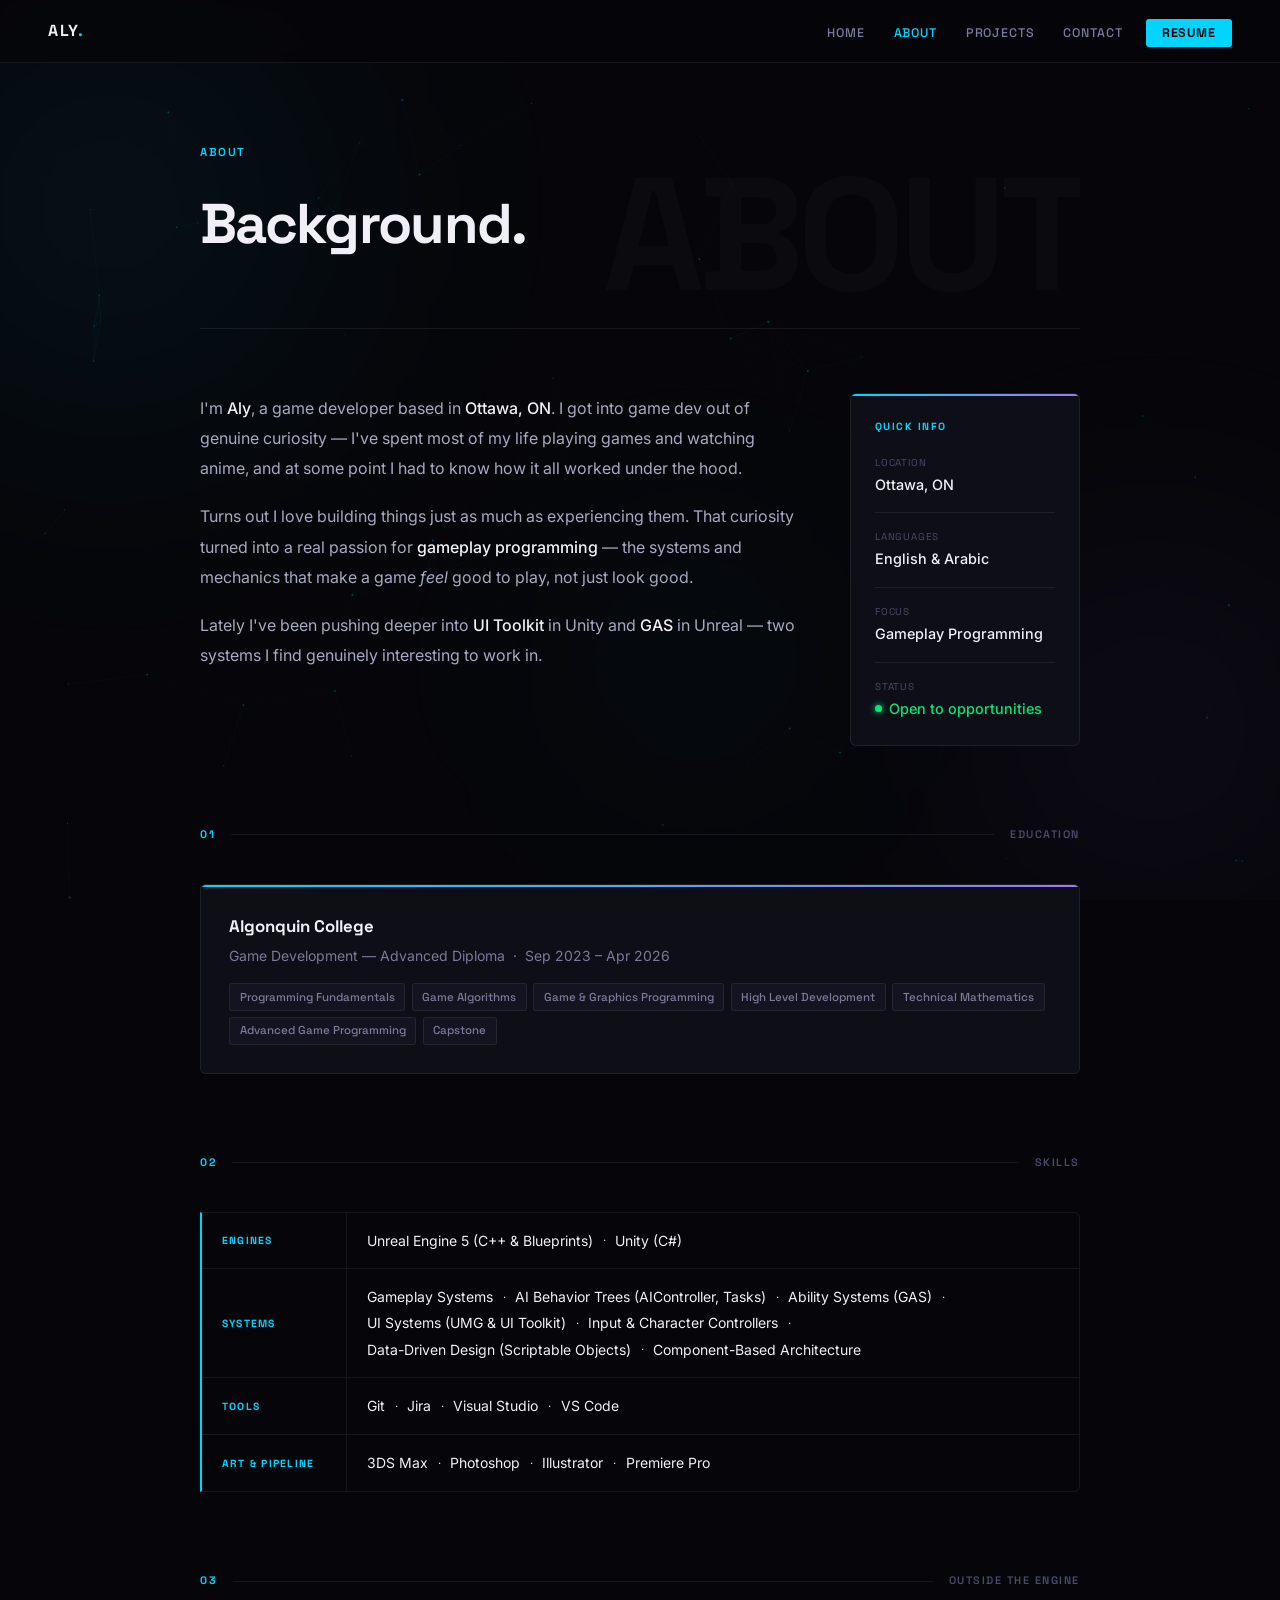
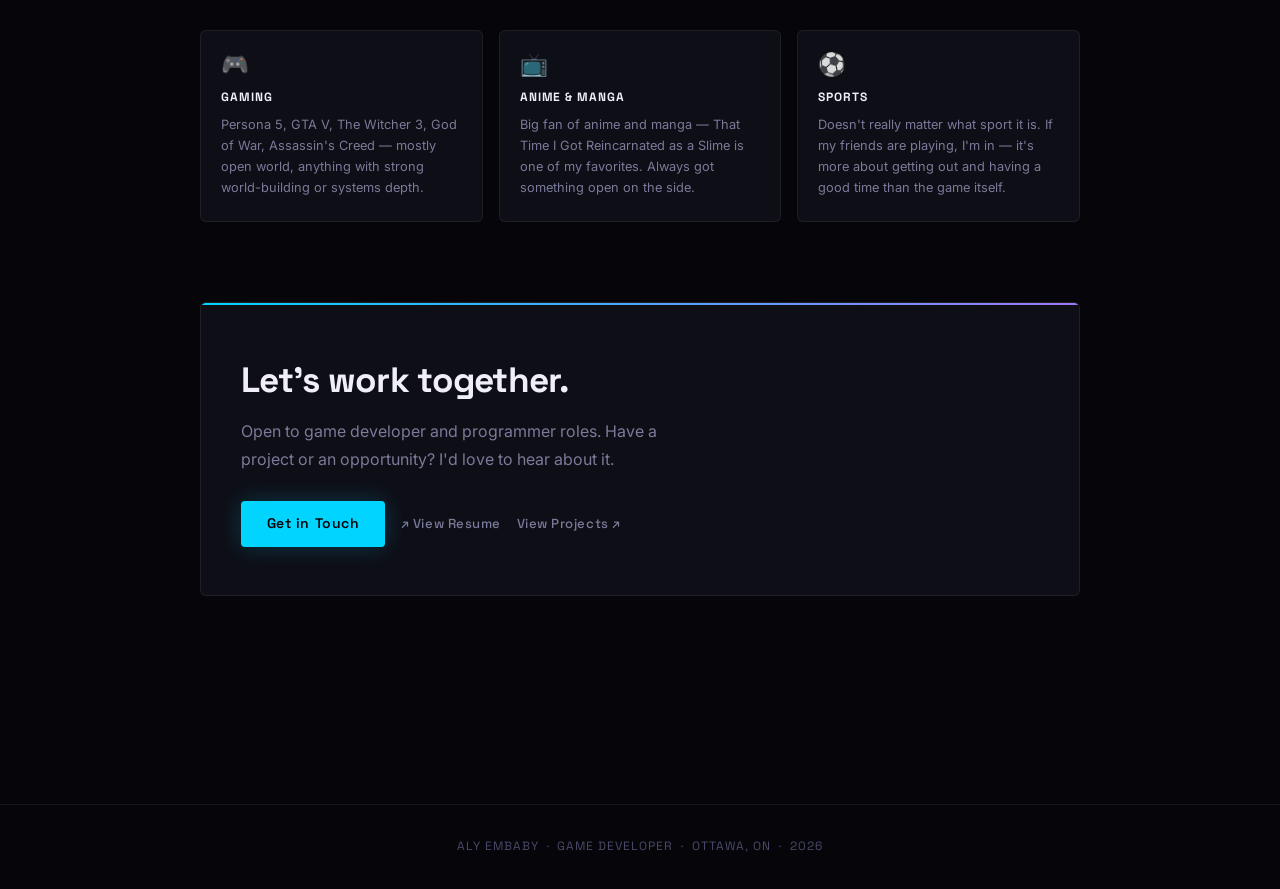
==== commit 9f299532: "Added other pages and secret game" ====
--- a/about.html
+++ b/about.html
@@ -6,27 +6,169 @@
   <title>About — Aly Embaby</title>
   <link rel="stylesheet" href="styles.css" />
   <style>
-    /* ── ABOUT INTRO ── */
+    /* ── CUSTOM CURSOR ── */
+    @media (hover: hover) { * { cursor: none !important; } }
+    #cursor {
+      position: fixed; left: -100px; top: -100px;
+      width: 22px; height: 22px;
+      pointer-events: none; z-index: 9999;
+      transform: translate(-50%, -50%);
+      transition: transform 0.15s ease-out, opacity 0.3s;
+      opacity: 0;
+    }
+    #cursor::before, #cursor::after {
+      content: ''; position: absolute;
+      background: rgba(0,212,255,0.8);
+    }
+    #cursor::before {
+      width: 100%; height: 1px;
+      top: 50%; left: 0; transform: translateY(-50%);
+    }
+    #cursor::after {
+      width: 1px; height: 100%;
+      left: 50%; top: 0; transform: translateX(-50%);
+    }
+    .cur-dot {
+      position: absolute; width: 3px; height: 3px;
+      background: var(--cyan); border-radius: 50%;
+      top: 50%; left: 50%; transform: translate(-50%, -50%);
+    }
+    #cursor.hov { transform: translate(-50%, -50%) scale(1.6); }
+    #cursor.hov::before, #cursor.hov::after { background: var(--cyan); }
+
+    /* ── PAGE HERO OVERRIDES ── */
+    .page-hero {
+      position: relative;
+      overflow: hidden;
+    }
+    .page-hero .watermark {
+      position: absolute;
+      top: 50%; right: -0.5rem;
+      transform: translateY(-50%);
+      font-family: var(--font-head);
+      font-size: clamp(5rem, 16vw, 10rem);
+      font-weight: 700; letter-spacing: -0.04em;
+      color: rgba(255,255,255,0.025);
+      pointer-events: none; user-select: none;
+      line-height: 1;
+    }
+    .hero-anim {
+      opacity: 0;
+      animation: fadeUp 0.9s cubic-bezier(0.16, 1, 0.3, 1) forwards;
+    }
+    @keyframes fadeUp {
+      from { opacity: 0; transform: translateY(22px); }
+      to   { opacity: 1; transform: translateY(0); }
+    }
+
+    /* ── GLITCH ON HEADING SPAN ── */
+    #glitch-heading {
+      position: relative; display: inline-block;
+    }
+    #glitch-heading.glitching {
+      animation: glitch-base 0.38s steps(1) forwards;
+    }
+    #glitch-heading.glitching::before,
+    #glitch-heading.glitching::after {
+      content: attr(data-text);
+      position: absolute; top: 0; left: 0;
+      width: 100%; height: 100%;
+      pointer-events: none;
+    }
+    #glitch-heading.glitching::before {
+      color: #ff2d78;
+      animation: glitch-a 0.38s steps(2) forwards;
+      clip-path: polygon(0 18%, 100% 18%, 100% 44%, 0 44%);
+    }
+    #glitch-heading.glitching::after {
+      color: var(--cyan); opacity: 0.8;
+      animation: glitch-b 0.38s steps(2) forwards;
+      clip-path: polygon(0 58%, 100% 58%, 100% 82%, 0 82%);
+    }
+    @keyframes glitch-base {
+      0%  { transform: translateX(0); }
+      25% { transform: translateX(-5px) skewX(-1deg); }
+      75% { transform: translateX(4px); }
+      100%{ transform: translateX(0); }
+    }
+    @keyframes glitch-a {
+      0%  { transform: translateX(-10px); opacity: 0.9; }
+      50% { transform: translateX(7px); }
+      100%{ transform: translateX(-2px); opacity: 0; }
+    }
+    @keyframes glitch-b {
+      0%  { transform: translateX(10px); opacity: 0.8; }
+      50% { transform: translateX(-6px); }
+      100%{ transform: translateX(2px); opacity: 0; }
+    }
+
+    /* ── STATUS DOT ── */
+    .status-dot {
+      display: inline-block;
+      width: 7px; height: 7px;
+      background: var(--green);
+      border-radius: 50%;
+      margin-right: 0.45rem;
+      vertical-align: middle;
+      position: relative; top: -1px;
+      box-shadow: 0 0 6px var(--green);
+      animation: pulse-dot 2s ease-in-out infinite;
+    }
+    @keyframes pulse-dot {
+      0%, 100% { opacity: 1; box-shadow: 0 0 6px var(--green); }
+      50%       { opacity: 0.4; box-shadow: 0 0 2px var(--green); }
+    }
+
+    /* ── SKILLS SCAN LINE ── */
+    .skills-table {
+      position: relative;
+    }
+    .skills-table .scan-line {
+      position: absolute;
+      left: 0; right: 0;
+      height: 1px;
+      background: linear-gradient(90deg, transparent, rgba(0,212,255,0.3), transparent);
+      pointer-events: none;
+      opacity: 0;
+      top: 0;
+    }
+
+    /* ── INTRO GRID ── */
     .about-grid {
       display: grid;
-      grid-template-columns: 1fr 250px;
+      grid-template-columns: 1fr 230px;
       gap: 3rem;
-      margin-bottom: 5rem;
-    }
-    @media (max-width: 680px) { .about-grid { grid-template-columns: 1fr; } }
+      align-items: start;
+    }
+    @media (max-width: 700px) { .about-grid { grid-template-columns: 1fr; } }
 
     .about-text p {
-      color: var(--muted); font-size: 1rem;
-      line-height: 1.8; margin-bottom: 1rem;
+      font-size: 1rem; color: #a8a8c0;
+      line-height: 1.9; margin-bottom: 1.1rem;
     }
     .about-text p:last-child { margin-bottom: 0; }
     .about-text strong { color: var(--text); font-weight: 500; }
 
+    /* ── SLIDE FROM RIGHT ── */
+    .reveal-right {
+      opacity: 0;
+      transform: translateX(28px);
+      transition: opacity 0.75s cubic-bezier(0.16, 1, 0.3, 1),
+                  transform 0.75s cubic-bezier(0.16, 1, 0.3, 1);
+    }
+    .reveal-right.revealed { opacity: 1; transform: translateX(0); }
+
+    /* ── INFO SIDEBAR ── */
     .info-box {
       background: var(--surface);
       border: 1px solid var(--border);
       border-radius: 6px; padding: 1.5rem;
-      height: fit-content;
+      position: relative; overflow: hidden;
+    }
+    .info-box::before {
+      content: '';
+      position: absolute; top: 0; left: 0; right: 0; height: 2px;
+      background: linear-gradient(90deg, var(--cyan), var(--purple));
     }
     .info-box-title {
       font-family: var(--font-head);
@@ -35,59 +177,18 @@
       color: var(--cyan); margin-bottom: 1.25rem;
     }
     .info-row {
-      display: flex; flex-direction: column; gap: 0.08rem;
-      margin-bottom: 1rem;
-    }
-    .info-row:last-child { margin-bottom: 0; }
+      display: flex; flex-direction: column; gap: 0.1rem;
+      margin-bottom: 1rem; padding-bottom: 1rem;
+      border-bottom: 1px solid var(--border);
+    }
+    .info-row:last-child { margin-bottom: 0; padding-bottom: 0; border-bottom: none; }
     .info-lbl {
-      font-size: 0.65rem; color: var(--muted2);
+      font-size: 0.62rem; color: var(--muted2);
       font-family: var(--font-head);
       text-transform: uppercase; letter-spacing: 0.08em;
     }
-    .info-val { font-size: 0.88rem; color: var(--text); }
-
-    /* ── EXPERIENCE ── */
-    .exp-card {
-      background: var(--surface);
-      border: 1px solid var(--border);
-      border-left: 2px solid var(--cyan);
-      border-radius: 0 6px 6px 0;
-      padding: 1.75rem 1.75rem 1.75rem 2rem;
-      transition: box-shadow 0.2s;
-    }
-    .exp-card:hover { box-shadow: -4px 0 24px rgba(0,212,255,0.08); }
-
-    .exp-header {
-      display: flex; justify-content: space-between;
-      align-items: flex-start; gap: 1rem; flex-wrap: wrap;
-      margin-bottom: 0.2rem;
-    }
-    .exp-title {
-      font-family: var(--font-head);
-      font-size: 1rem; font-weight: 700;
-    }
-    .exp-date {
-      font-family: var(--font-head);
-      font-size: 0.68rem; font-weight: 600;
-      letter-spacing: 0.08em;
-      color: var(--green); background: var(--green-dim);
-      border: 1px solid rgba(0,232,122,0.2);
-      padding: 0.2rem 0.65rem; border-radius: 3px;
-      white-space: nowrap;
-    }
-    .exp-company {
-      font-size: 0.88rem; color: var(--cyan);
-      margin-bottom: 1rem; font-weight: 500;
-    }
-    .exp-bullets { list-style: none; display: flex; flex-direction: column; gap: 0.3rem; }
-    .exp-bullets li {
-      font-size: 0.875rem; color: var(--muted);
-      line-height: 1.65; padding-left: 1rem; position: relative;
-    }
-    .exp-bullets li::before {
-      content: '›'; position: absolute; left: 0;
-      color: var(--cyan); font-weight: 700;
-    }
+    .info-val { font-size: 0.9rem; color: var(--text); font-weight: 500; }
+    .info-val.avail { color: var(--green); }
 
     /* ── EDUCATION ── */
     .edu-card {
@@ -96,7 +197,7 @@
       border-radius: 6px; padding: 1.75rem;
       position: relative; overflow: hidden;
     }
-    .edu-card::after {
+    .edu-card::before {
       content: '';
       position: absolute; top: 0; left: 0; right: 0; height: 2px;
       background: linear-gradient(90deg, var(--cyan), var(--purple));
@@ -110,35 +211,240 @@
       font-size: 0.875rem; color: var(--muted);
       margin-bottom: 1rem; line-height: 1.6;
     }
-    .edu-meta strong { color: var(--text); font-weight: 500; }
     .edu-badges { display: flex; flex-wrap: wrap; gap: 0.4rem; }
 
-    /* ── SKILLS ── */
-    .skills-grid {
+    /* ── SKILLS TABLE ── */
+    .skills-table {
+      display: flex; flex-direction: column;
+      border: 1px solid var(--border);
+      border-left: 2px solid var(--cyan);
+      border-radius: 0 6px 6px 0;
+      overflow: hidden;
+    }
+    .skill-row {
       display: grid;
-      grid-template-columns: repeat(auto-fill, minmax(200px, 1fr));
-      gap: 1rem;
-    }
-    .skill-group {
-      background: var(--surface);
-      border: 1px solid var(--border);
-      border-radius: 6px; padding: 1.1rem 1.25rem;
-      transition: border-color 0.2s;
-    }
-    .skill-group:hover { border-color: rgba(255,255,255,0.12); }
-    .skill-group h4 {
+      grid-template-columns: 145px 1fr;
+      border-bottom: 1px solid var(--border);
+      transition: background 0.2s;
+      opacity: 0;
+      transform: translateX(-16px);
+      transition: background 0.2s, opacity 0.5s cubic-bezier(0.16,1,0.3,1), transform 0.5s cubic-bezier(0.16,1,0.3,1);
+    }
+    .skill-row.row-visible { opacity: 1; transform: translateX(0); }
+    .skill-row:last-child { border-bottom: none; }
+    .skill-row:hover { background: var(--surface2); }
+
+    .skill-cat {
       font-family: var(--font-head);
       font-size: 0.65rem; font-weight: 700;
       letter-spacing: 0.12em; text-transform: uppercase;
-      color: var(--cyan); margin-bottom: 0.75rem;
-    }
-    .skill-tags { display: flex; flex-wrap: wrap; gap: 0.35rem; }
+      color: var(--cyan);
+      padding: 1rem 1.25rem;
+      border-right: 1px solid var(--border);
+      display: flex; align-items: center;
+    }
+    .skill-items {
+      padding: 1rem 1.25rem;
+      font-size: 0.875rem;
+      line-height: 1.7;
+      display: flex; align-items: center; flex-wrap: wrap;
+      gap: 0.15rem 0;
+    }
+    .skill-items span { color: var(--text); }
+    .skill-sep {
+      color: var(--muted2);
+      margin: 0 0.6rem;
+      font-size: 0.7rem;
+    }
+
+    @media (max-width: 560px) {
+      .skill-row { grid-template-columns: 1fr; }
+      .skill-cat { border-right: none; border-bottom: 1px solid var(--border); padding: 0.75rem 1rem; }
+      .skill-items { padding: 0.75rem 1rem; }
+    }
+
+    /* ── INTEREST CARD STAGGER ── */
+    .interest-card {
+      opacity: 0;
+      transform: translateY(20px);
+      transition: opacity 0.6s cubic-bezier(0.16,1,0.3,1),
+                  transform 0.6s cubic-bezier(0.16,1,0.3,1),
+                  border-color 0.25s, box-shadow 0.25s;
+    }
+    .interest-card.card-visible { opacity: 1; transform: translateY(0); }
+
+    /* ── INTERESTS ── */
+    .interests-grid {
+      display: grid;
+      grid-template-columns: repeat(3, 1fr);
+      gap: 1rem;
+    }
+    @media (max-width: 640px) { .interests-grid { grid-template-columns: 1fr 1fr; } }
+    @media (max-width: 420px) { .interests-grid { grid-template-columns: 1fr; } }
+
+    .interest-card {
+      background: var(--surface);
+      border: 1px solid var(--border);
+      border-radius: 6px; padding: 1.4rem 1.25rem;
+      position: relative;
+    }
+    .interest-card:hover {
+      border-color: rgba(0,212,255,0.25);
+      box-shadow: 0 0 28px rgba(0,212,255,0.05);
+    }
+    .card-shine {
+      position: absolute; inset: 0; border-radius: 6px;
+      pointer-events: none; z-index: 1;
+      opacity: 0; transition: opacity 0.3s;
+      background: radial-gradient(circle at 50% 50%, rgba(255,255,255,0.05) 0%, transparent 60%);
+    }
+    .interest-icon {
+      font-size: 1.4rem; margin-bottom: 0.75rem;
+      display: block; line-height: 1; opacity: 0.85;
+      position: relative; z-index: 2;
+    }
+    .interest-title {
+      font-family: var(--font-head);
+      font-size: 0.75rem; font-weight: 700;
+      letter-spacing: 0.08em; text-transform: uppercase;
+      color: var(--text); margin-bottom: 0.4rem;
+      position: relative; z-index: 2;
+    }
+    .interest-desc {
+      font-size: 0.8rem; color: var(--muted);
+      line-height: 1.65;
+      position: relative; z-index: 2;
+    }
+
+    /* ── BOTTOM CTA ── */
+    .about-cta {
+      background: var(--surface);
+      border: 1px solid var(--border);
+      border-radius: 6px; padding: 3rem 2.5rem;
+      position: relative; overflow: hidden;
+    }
+    .about-cta::before {
+      content: '';
+      position: absolute; top: 0; left: 0; right: 0; height: 2px;
+      background: linear-gradient(90deg, var(--cyan), var(--purple));
+    }
+    .about-cta h2 {
+      font-family: var(--font-head);
+      font-size: clamp(1.5rem, 3vw, 2.2rem);
+      font-weight: 700; letter-spacing: -0.02em;
+      margin-bottom: 0.6rem;
+    }
+    .about-cta p {
+      color: var(--muted); font-size: 1rem;
+      max-width: 420px; line-height: 1.7;
+      margin-bottom: 1.75rem;
+    }
+    .about-cta-links { display: flex; gap: 1rem; flex-wrap: wrap; align-items: center; }
+    .cta-alt {
+      font-family: var(--font-head);
+      font-size: 0.82rem; font-weight: 500;
+      letter-spacing: 0.04em; color: var(--muted);
+      transition: color 0.2s;
+    }
+    .cta-alt:hover { color: var(--text); }
+
+    @media (max-width: 640px) {
+      .about-cta { padding: 2rem 1.5rem; }
+    }
+
+    /* ── SCROLL PROGRESS BAR ── */
+    #scroll-progress {
+      position: fixed; top: 0; left: 0;
+      height: 2px; width: 0%;
+      background: linear-gradient(90deg, var(--cyan), var(--purple));
+      z-index: 9998;
+      transition: width 0.1s linear;
+      box-shadow: 0 0 8px rgba(0,212,255,0.5);
+    }
+
+    /* ── BIO STRONG HOVER ── */
+    .about-text strong {
+      position: relative;
+      transition: color 0.2s;
+    }
+    .about-text strong::after {
+      content: '';
+      position: absolute; left: 0; bottom: -1px;
+      width: 100%; height: 1px;
+      background: var(--cyan);
+      transform: scaleX(0);
+      transform-origin: left;
+      transition: transform 0.25s cubic-bezier(0.16, 1, 0.3, 1);
+      box-shadow: 0 0 6px rgba(0,212,255,0.4);
+    }
+    .about-text strong:hover { color: var(--cyan); }
+    .about-text strong:hover::after { transform: scaleX(1); }
+
+    /* ── EDUCATION CARD LIFT ── */
+    .edu-card {
+      transition: transform 0.3s cubic-bezier(0.16,1,0.3,1),
+                  box-shadow 0.3s, border-color 0.3s;
+    }
+    .edu-card:hover {
+      transform: translateY(-3px);
+      box-shadow: 0 12px 40px rgba(0,0,0,0.3);
+      border-color: rgba(0,212,255,0.2);
+    }
+
+    /* ── INFO ROW HOVER ACCENT ── */
+    .info-row {
+      position: relative;
+      padding-left: 0;
+      transition: padding-left 0.2s;
+    }
+    .info-row::before {
+      content: '';
+      position: absolute; left: -1.5rem; top: 0; bottom: 0;
+      width: 2px;
+      background: var(--cyan);
+      transform: scaleY(0);
+      transform-origin: top;
+      transition: transform 0.25s cubic-bezier(0.16,1,0.3,1);
+    }
+    .info-row:hover::before { transform: scaleY(1); }
+    .info-row:hover { padding-left: 0.5rem; }
+
+    /* ── CTA GLOW PULSE ── */
+    @keyframes cta-breathe {
+      0%, 100% { box-shadow: 0 0 0px rgba(0,212,255,0); }
+      50%       { box-shadow: 0 0 40px rgba(0,212,255,0.07); }
+    }
+    .about-cta { animation: cta-breathe 4s ease-in-out infinite; }
+
+    /* ── CORNER BRACKETS ── */
+    .interest-card::before,
+    .interest-card::after {
+      content: '';
+      position: absolute;
+      width: 10px; height: 10px;
+      opacity: 0;
+      transition: opacity 0.3s;
+    }
+    .interest-card::before {
+      top: 6px; left: 6px;
+      border-top: 1px solid var(--cyan);
+      border-left: 1px solid var(--cyan);
+    }
+    .interest-card::after {
+      bottom: 6px; right: 6px;
+      border-bottom: 1px solid var(--cyan);
+      border-right: 1px solid var(--cyan);
+    }
+    .interest-card:hover::before,
+    .interest-card:hover::after { opacity: 1; }
   </style>
 </head>
 <body>
 
+  <div id="scroll-progress"></div>
+  <div id="cursor"><div class="cur-dot"></div></div>
+
   <canvas id="page-bg"></canvas>
-
   <div class="bg-glow" aria-hidden="true">
     <div class="bg-blob b1"></div>
     <div class="bg-blob b2"></div>
@@ -152,156 +458,179 @@
       <li><a href="about.html" class="active">About</a></li>
       <li><a href="projects.html">Projects</a></li>
       <li><a href="contact.html">Contact</a></li>
-      <li><a href="Aly_Embaby_Resume.pdf" download class="nav-resume">Resume</a></li>
+      <li><a href="Aly_Embaby_Resume.pdf" target="_blank" rel="noopener" class="nav-resume">Resume</a></li>
     </ul>
   </nav>
 
   <div class="page">
 
-    <div class="page-hero reveal">
-      <span class="overline">About</span>
-      <h1>Background &amp; Skills</h1>
-      <p>Experience, education, and everything I work with.</p>
+    <!-- PAGE HERO -->
+    <div class="page-hero">
+      <span class="watermark" aria-hidden="true">ABOUT</span>
+      <span class="overline" id="typed-overline"></span>
+      <h1 class="hero-anim" style="animation-delay:0.2s"><span id="glitch-heading" data-text="Background.">Background.</span></h1>
     </div>
 
-    <!-- INTRO + INFO -->
-    <div class="about-grid reveal">
-      <div class="about-text">
-        <p>
-          I'm <strong>Aly Embaby</strong>, a game development student at
-          <strong>Algonquin College</strong> finishing my Advanced Diploma in June 2026.
-        </p>
-        <p>
-          I currently work part-time as a <strong>Game Developer at Liquid Metal Games</strong>,
-          building and maintaining gameplay systems using Unreal Engine Blueprints and C++.
-        </p>
-        <p>
-          My work spans gameplay programming, UI systems, level design, and 3D art —
-          using <strong>Unity</strong>, <strong>Unreal Engine 5</strong>,
-          <strong>C++</strong>, <strong>C#</strong>, and a range of design and 3D tools.
-        </p>
-        <p>I care about the feel of a game as much as the code behind it.</p>
-      </div>
-      <div class="info-box">
-        <div class="info-box-title">Quick Info</div>
-        <div class="info-row">
-          <span class="info-lbl">Location</span>
-          <span class="info-val">Ottawa, ON</span>
-        </div>
-        <div class="info-row">
-          <span class="info-lbl">Languages</span>
-          <span class="info-val">English &amp; Arabic</span>
+    <!-- INTRO + QUICK INFO -->
+    <div class="sec-block">
+      <div class="about-grid">
+        <div class="about-text reveal">
+          <p>
+            I'm <strong>Aly</strong>, a game developer based in <strong>Ottawa, ON</strong>.
+            I got into game dev out of genuine curiosity — I've spent most of my life
+            playing games and watching anime, and at some point I had to know how it all
+            worked under the hood.
+          </p>
+          <p>
+            Turns out I love building things just as much as experiencing them. That curiosity
+            turned into a real passion for <strong>gameplay programming</strong> — the systems
+            and mechanics that make a game <em>feel</em> good to play, not just look good.
+          </p>
+          <p>
+            Lately I've been pushing deeper into <strong>UI Toolkit</strong> in Unity and
+            <strong>GAS</strong> in Unreal — two systems I find genuinely interesting to work in.
+          </p>
+        </div>
+        <div class="info-box reveal-right">
+          <div class="info-box-title">Quick Info</div>
+          <div class="info-row">
+            <span class="info-lbl">Location</span>
+            <span class="info-val">Ottawa, ON</span>
+          </div>
+          <div class="info-row">
+            <span class="info-lbl">Languages</span>
+            <span class="info-val">English &amp; Arabic</span>
+          </div>
+          <div class="info-row">
+            <span class="info-lbl">Focus</span>
+            <span class="info-val">Gameplay Programming</span>
+          </div>
+          <div class="info-row">
+            <span class="info-lbl">Status</span>
+            <span class="info-val avail"><span class="status-dot"></span>Open to opportunities</span>
+          </div>
         </div>
       </div>
     </div>
 
-    <!-- EXPERIENCE -->
+    <!-- EDUCATION -->
     <div class="sec-block reveal">
       <div class="sec-head">
         <span class="sec-num">01</span>
-        <span class="sec-line"></span>
-        <span class="sec-title">Experience</span>
-      </div>
-      <div class="exp-card">
-        <div class="exp-header">
-          <span class="exp-title">Game Developer (Part-Time)</span>
-          <span class="exp-date">2025 &mdash; Present</span>
-        </div>
-        <div class="exp-company">Liquid Metal Games</div>
-        <ul class="exp-bullets">
-          <li>Developed and maintained gameplay systems in Unreal Engine using Blueprints and C++.</li>
-          <li>Implemented and refined player movement, abilities, and interaction mechanics.</li>
-          <li>Diagnosed and resolved runtime defects through structured debugging.</li>
-          <li>Improved gameplay responsiveness and feature performance through optimization.</li>
-        </ul>
-      </div>
-    </div>
-
-    <!-- EDUCATION -->
-    <div class="sec-block reveal">
-      <div class="sec-head">
-        <span class="sec-num">02</span>
         <span class="sec-line"></span>
         <span class="sec-title">Education</span>
       </div>
       <div class="edu-card">
         <div class="edu-name">Algonquin College</div>
-        <div class="edu-meta">
-          Game Development &mdash; Advanced Diploma
-        </div>
+        <div class="edu-meta">Game Development &mdash; Advanced Diploma &nbsp;&middot;&nbsp; Sep 2023 &ndash; Apr 2026</div>
         <div class="edu-badges">
-          <span class="tag-muted">Game Design</span>
-          <span class="tag-muted">AI Development</span>
-          <span class="tag-muted">Level Design</span>
-          <span class="tag-muted">3D Modeling</span>
-          <span class="tag-muted">Graphics Programming</span>
+          <span class="tag-muted">Programming Fundamentals</span>
+          <span class="tag-muted">Game Algorithms</span>
+          <span class="tag-muted">Game &amp; Graphics Programming</span>
+          <span class="tag-muted">High Level Development</span>
+          <span class="tag-muted">Technical Mathematics</span>
+          <span class="tag-muted">Advanced Game Programming</span>
+          <span class="tag-muted">Capstone</span>
         </div>
       </div>
     </div>
 
     <!-- SKILLS -->
+    <div class="sec-block reveal">
+      <div class="sec-head">
+        <span class="sec-num">02</span>
+        <span class="sec-line"></span>
+        <span class="sec-title">Skills</span>
+      </div>
+      <div class="skills-table">
+        <div class="scan-line" id="skills-scan"></div>
+        <div class="skill-row">
+          <span class="skill-cat">Engines</span>
+          <div class="skill-items">
+            <span>Unreal Engine 5 (C++ &amp; Blueprints)</span><span class="skill-sep">·</span>
+            <span>Unity (C#)</span>
+          </div>
+        </div>
+        <div class="skill-row">
+          <span class="skill-cat">Systems</span>
+          <div class="skill-items">
+            <span>Gameplay Systems</span><span class="skill-sep">·</span>
+            <span>AI Behavior Trees (AIController, Tasks)</span><span class="skill-sep">·</span>
+            <span>Ability Systems (GAS)</span><span class="skill-sep">·</span>
+            <span>UI Systems (UMG &amp; UI Toolkit)</span><span class="skill-sep">·</span>
+            <span>Input &amp; Character Controllers</span><span class="skill-sep">·</span>
+            <span>Data-Driven Design (Scriptable Objects)</span><span class="skill-sep">·</span>
+            <span>Component-Based Architecture</span>
+          </div>
+        </div>
+        <div class="skill-row">
+          <span class="skill-cat">Tools</span>
+          <div class="skill-items">
+            <span>Git</span><span class="skill-sep">·</span>
+            <span>Jira</span><span class="skill-sep">·</span>
+            <span>Visual Studio</span><span class="skill-sep">·</span>
+            <span>VS Code</span>
+          </div>
+        </div>
+        <div class="skill-row">
+          <span class="skill-cat">Art &amp; Pipeline</span>
+          <div class="skill-items">
+            <span>3DS Max</span><span class="skill-sep">·</span>
+            <span>Photoshop</span><span class="skill-sep">·</span>
+            <span>Illustrator</span><span class="skill-sep">·</span>
+            <span>Premiere Pro</span>
+          </div>
+        </div>
+      </div>
+    </div>
+
+    <!-- OUTSIDE THE ENGINE -->
     <div class="sec-block reveal">
       <div class="sec-head">
         <span class="sec-num">03</span>
         <span class="sec-line"></span>
-        <span class="sec-title">Skills</span>
+        <span class="sec-title">Outside the Engine</span>
       </div>
-      <div class="skills-grid">
-        <div class="skill-group">
-          <h4>Game Engines</h4>
-          <div class="skill-tags">
-            <span class="tag-muted">Unity</span>
-            <span class="tag-muted">Unreal Engine 5</span>
-            <span class="tag-muted">Blueprints</span>
-          </div>
-        </div>
-        <div class="skill-group">
-          <h4>Languages</h4>
-          <div class="skill-tags">
-            <span class="tag-muted">C++</span>
-            <span class="tag-muted">C#</span>
-            <span class="tag-muted">JavaScript</span>
-            <span class="tag-muted">GLSL</span>
-            <span class="tag-muted">OpenGL</span>
-          </div>
-        </div>
-        <div class="skill-group">
-          <h4>Gameplay Systems</h4>
-          <div class="skill-tags">
-            <span class="tag-muted">GAS</span>
-            <span class="tag-muted">Scriptable Objects</span>
-            <span class="tag-muted">Animation Montages</span>
-            <span class="tag-muted">UI Toolkit</span>
-            <span class="tag-muted">Game Loops</span>
-          </div>
-        </div>
-        <div class="skill-group">
-          <h4>Art &amp; 3D</h4>
-          <div class="skill-tags">
-            <span class="tag-muted">3D MAX</span>
-            <span class="tag-muted">Photoshop</span>
-            <span class="tag-muted">Illustrator</span>
-            <span class="tag-muted">UV Mapping</span>
-            <span class="tag-muted">Shaders</span>
-          </div>
-        </div>
-        <div class="skill-group">
-          <h4>Tools &amp; Workflow</h4>
-          <div class="skill-tags">
-            <span class="tag-muted">Git</span>
-            <span class="tag-muted">Jira</span>
-            <span class="tag-muted">Visual Studio</span>
-            <span class="tag-muted">VS Code</span>
-          </div>
-        </div>
-        <div class="skill-group">
-          <h4>Documentation</h4>
-          <div class="skill-tags">
-            <span class="tag-muted">UML Diagrams</span>
-            <span class="tag-muted">Sequence Diagrams</span>
-            <span class="tag-muted">TDD</span>
-            <span class="tag-muted">Level Design Docs</span>
-          </div>
+      <div class="interests-grid">
+        <div class="interest-card">
+          <div class="card-shine"></div>
+          <span class="interest-icon">&#127918;</span>
+          <div class="interest-title">Gaming</div>
+          <div class="interest-desc">
+            Persona 5, GTA V, The Witcher 3, God of War, Assassin's Creed —
+            mostly open world, anything with strong world-building or systems depth.
+          </div>
+        </div>
+        <div class="interest-card">
+          <div class="card-shine"></div>
+          <span class="interest-icon">&#128250;</span>
+          <div class="interest-title">Anime &amp; Manga</div>
+          <div class="interest-desc">
+            Big fan of anime and manga — That Time I Got Reincarnated as a Slime
+            is one of my favorites. Always got something open on the side.
+          </div>
+        </div>
+        <div class="interest-card">
+          <div class="card-shine"></div>
+          <span class="interest-icon">&#9917;</span>
+          <div class="interest-title">Sports</div>
+          <div class="interest-desc">
+            Doesn't really matter what sport it is. If my friends are playing,
+            I'm in — it's more about getting out and having a good time than the game itself.
+          </div>
+        </div>
+      </div>
+    </div>
+
+    <!-- BOTTOM CTA -->
+    <div class="sec-block reveal">
+      <div class="about-cta">
+        <h2>Let's work together.</h2>
+        <p>Open to game developer and programmer roles. Have a project or an opportunity? I'd love to hear about it.</p>
+        <div class="about-cta-links">
+          <a href="contact.html" class="btn btn-cyan">Get in Touch</a>
+          <a href="Aly_Embaby_Resume.pdf" target="_blank" rel="noopener" class="cta-alt">&#8599; View Resume</a>
+          <a href="projects.html" class="cta-alt">View Projects &nearr;</a>
         </div>
       </div>
     </div>
@@ -313,15 +642,161 @@
   </footer>
 
   <script>
+
+    // ── CUSTOM CURSOR ──
     (function () {
+      const cur = document.getElementById('cursor');
+      if (!cur) return;
+      let visible = false;
+      document.addEventListener('mousemove', e => {
+        cur.style.left = e.clientX + 'px';
+        cur.style.top  = e.clientY + 'px';
+        if (!visible) { cur.style.opacity = '1'; visible = true; }
+      });
+      document.addEventListener('mouseleave', () => { cur.style.opacity = '0'; visible = false; });
+      document.querySelectorAll('a, button').forEach(el => {
+        el.addEventListener('mouseenter', () => cur.classList.add('hov'));
+        el.addEventListener('mouseleave', () => cur.classList.remove('hov'));
+      });
+    })();
+
+    // ── SCROLL PROGRESS BAR ──
+    (function () {
+      const bar = document.getElementById('scroll-progress');
+      if (!bar) return;
+      window.addEventListener('scroll', () => {
+        const max = document.documentElement.scrollHeight - window.innerHeight;
+        bar.style.width = (window.scrollY / max * 100) + '%';
+      }, { passive: true });
+    })();
+
+    // ── OVERLINE TYPING ──
+    (function () {
+      const el = document.getElementById('typed-overline');
+      if (!el) return;
+      const text = 'About';
+      let i = 0;
+      function type() {
+        if (i <= text.length) {
+          el.textContent = text.slice(0, i);
+          i++;
+          setTimeout(type, 80);
+        }
+      }
+      setTimeout(type, 300);
+    })();
+
+    // ── WATERMARK PARALLAX ──
+    (function () {
+      const hero = document.querySelector('.page-hero');
+      const wm   = hero ? hero.querySelector('.watermark') : null;
+      if (!hero || !wm) return;
+      document.addEventListener('mousemove', e => {
+        const dx = (e.clientX / window.innerWidth  - 0.5) * 18;
+        const dy = (e.clientY / window.innerHeight - 0.5) * 10;
+        wm.style.transform = `translateY(calc(-50% + ${dy}px)) translateX(${dx}px)`;
+      });
+    })();
+
+    // ── GLITCH ON HEADING ──
+    (function () {
+      const el = document.getElementById('glitch-heading');
+      if (!el) return;
+      function doGlitch() {
+        el.classList.add('glitching');
+        setTimeout(() => el.classList.remove('glitching'), 420);
+        setTimeout(doGlitch, 4000 + Math.random() * 7000);
+      }
+      setTimeout(doGlitch, 2500);
+    })();
+
+    // ── SKILLS SCAN LINE ──
+    (function () {
+      const scan = document.getElementById('skills-scan');
+      const table = scan ? scan.parentElement : null;
+      if (!scan || !table) return;
+
+      function runScan() {
+        const h = table.offsetHeight;
+        scan.style.transition = 'none';
+        scan.style.top = '0px';
+        scan.style.opacity = '1';
+        scan.style.transition = `top ${h * 4}ms linear, opacity 0.3s`;
+        requestAnimationFrame(() => {
+          scan.style.top = h + 'px';
+        });
+        setTimeout(() => { scan.style.opacity = '0'; }, h * 4 - 300);
+        setTimeout(runScan, 5000 + Math.random() * 6000);
+      }
+      setTimeout(runScan, 2000);
+    })();
+
+    // ── INTEREST CARD TILT ──
+    (function () {
+      document.querySelectorAll('.interest-card').forEach(card => {
+        const shine = card.querySelector('.card-shine');
+        card.addEventListener('mousemove', e => {
+          const r = card.getBoundingClientRect();
+          const x = (e.clientX - r.left) / r.width  - 0.5;
+          const y = (e.clientY - r.top)  / r.height - 0.5;
+          card.style.transition = 'border-color 0.25s, box-shadow 0.25s, transform 0.08s ease-out';
+          card.style.transform  = `perspective(600px) rotateY(${x * 10}deg) rotateX(${-y * 7}deg) scale3d(1.02,1.02,1.02)`;
+          if (shine) {
+            shine.style.opacity = '1';
+            shine.style.background = `radial-gradient(circle at ${(x+0.5)*100}% ${(y+0.5)*100}%, rgba(255,255,255,0.06) 0%, transparent 60%)`;
+          }
+        });
+        card.addEventListener('mouseleave', () => {
+          card.style.transition = 'border-color 0.25s, box-shadow 0.25s, transform 0.5s cubic-bezier(0.16,1,0.3,1)';
+          card.style.transform  = '';
+          if (shine) shine.style.opacity = '0';
+        });
+      });
+    })();
+
+    // ── SCROLL REVEAL + SKILL ROW STAGGER ──
+    (function () {
+      // General reveal
       const io = new IntersectionObserver((entries) => {
         entries.forEach(e => {
-          if (e.isIntersecting) { e.target.classList.add('revealed'); io.unobserve(e.target); }
+          if (!e.isIntersecting) return;
+          e.target.classList.add('revealed');
+          io.unobserve(e.target);
         });
       }, { threshold: 0.1 });
-      document.querySelectorAll('.reveal').forEach(el => io.observe(el));
+      document.querySelectorAll('.reveal, .reveal-right').forEach(el => io.observe(el));
+
+      // Skill row stagger
+      const skillsIo = new IntersectionObserver((entries) => {
+        entries.forEach(e => {
+          if (!e.isIntersecting) return;
+          const rows = e.target.querySelectorAll('.skill-row');
+          rows.forEach((row, i) => {
+            setTimeout(() => row.classList.add('row-visible'), i * 80);
+          });
+          skillsIo.unobserve(e.target);
+        });
+      }, { threshold: 0.1 });
+      const table = document.querySelector('.skills-table');
+      if (table) skillsIo.observe(table);
+
+      // Interest card stagger
+      const cardsIo = new IntersectionObserver((entries) => {
+        entries.forEach(e => {
+          if (!e.isIntersecting) return;
+          const cards = e.target.querySelectorAll('.interest-card');
+          cards.forEach((card, i) => {
+            setTimeout(() => card.classList.add('card-visible'), i * 120);
+          });
+          cardsIo.unobserve(e.target);
+        });
+      }, { threshold: 0.1 });
+      const grid = document.querySelector('.interests-grid');
+      if (grid) cardsIo.observe(grid);
     })();
   </script>
   <script src="bg.js"></script>
+  <script src="secret.js"></script>
+
 </body>
 </html>
--- a/styles.css
+++ b/styles.css
@@ -178,7 +178,13 @@
   font-size: 0.68rem; font-weight: 700;
   letter-spacing: 0.14em; color: var(--cyan);
 }
-.sec-head .sec-line { flex: 1; height: 1px; background: var(--border); }
+.sec-head .sec-line {
+  flex: 1; height: 1px; background: var(--border);
+  transform-origin: left;
+  transform: scaleX(0);
+  transition: transform 0.9s cubic-bezier(0.16, 1, 0.3, 1) 0.25s;
+}
+.reveal.revealed .sec-head .sec-line { transform: scaleX(1); }
 .sec-head .sec-title {
   font-family: var(--font-head);
   font-size: 0.68rem; font-weight: 600;
@@ -242,6 +248,7 @@
   width: 100%; height: 100%;
   z-index: -1; pointer-events: none;
 }
+
 
 /* ── FOOTER ── */
 footer {
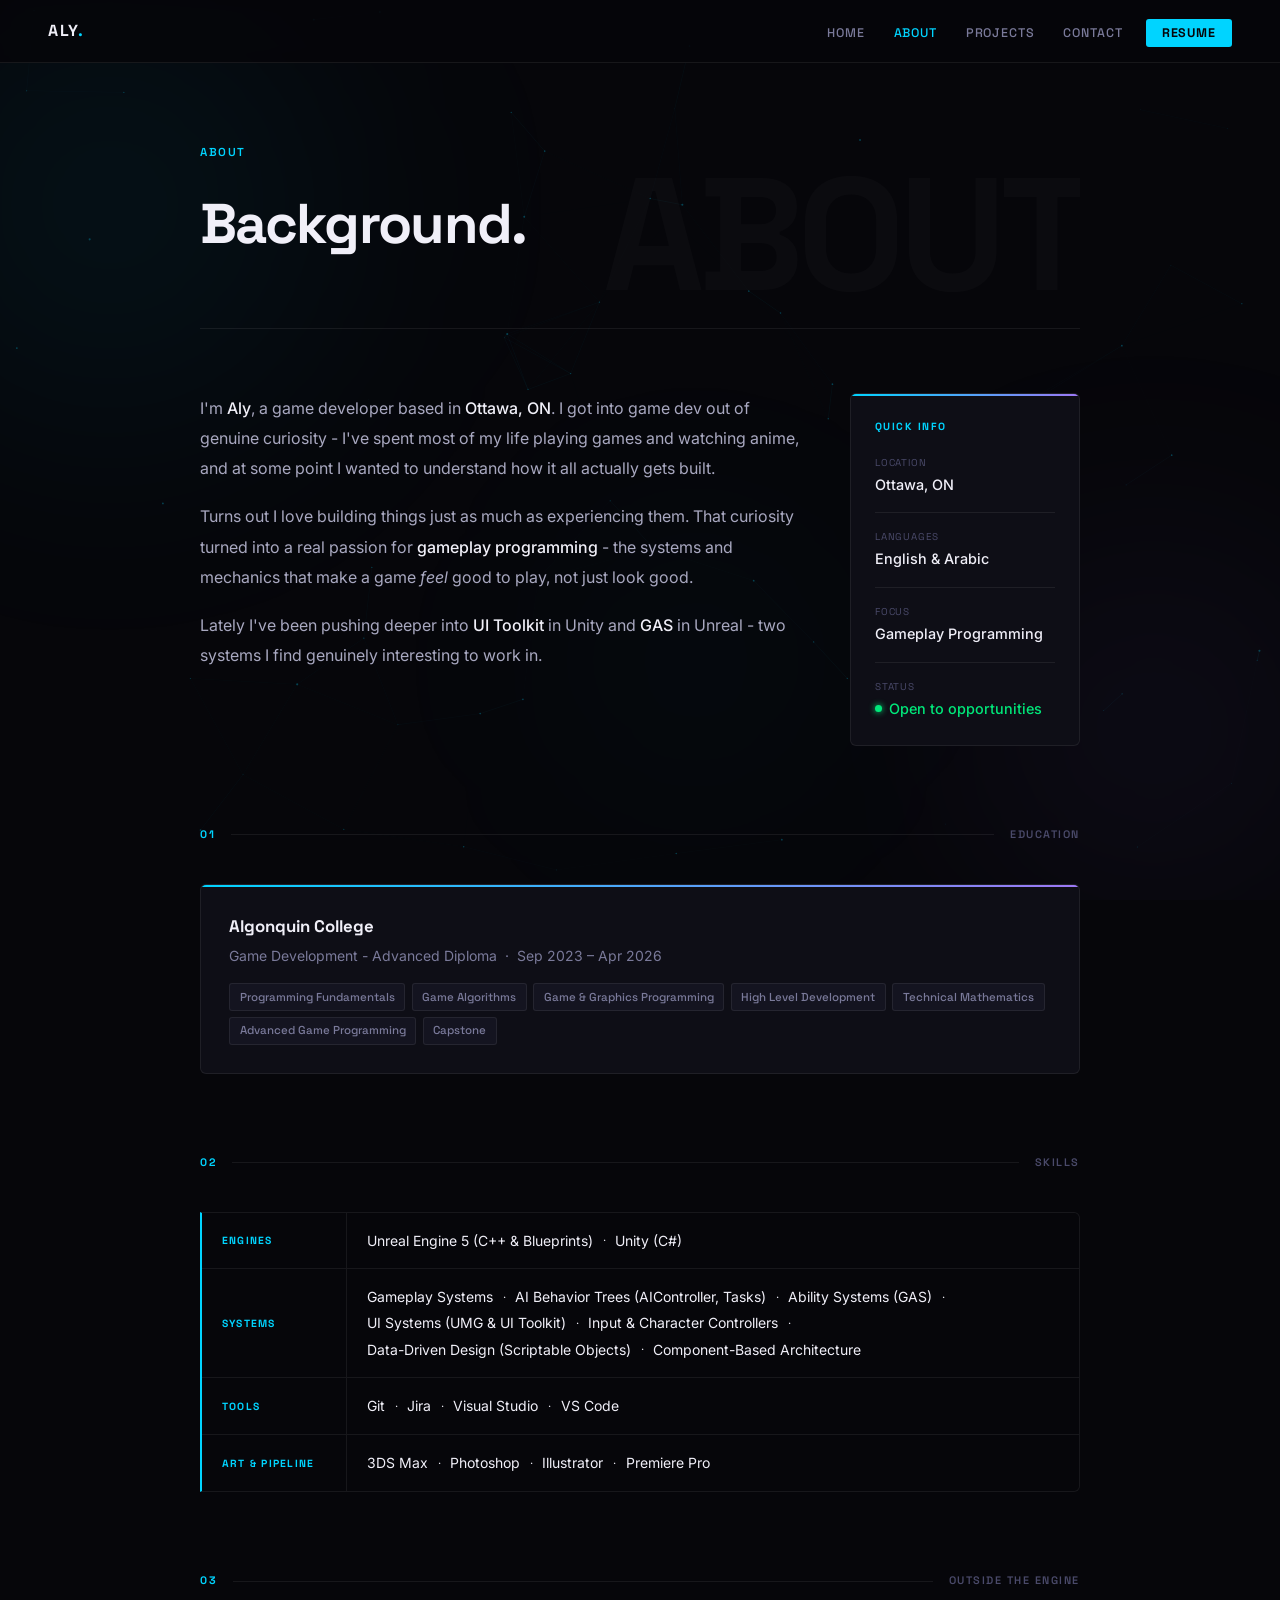
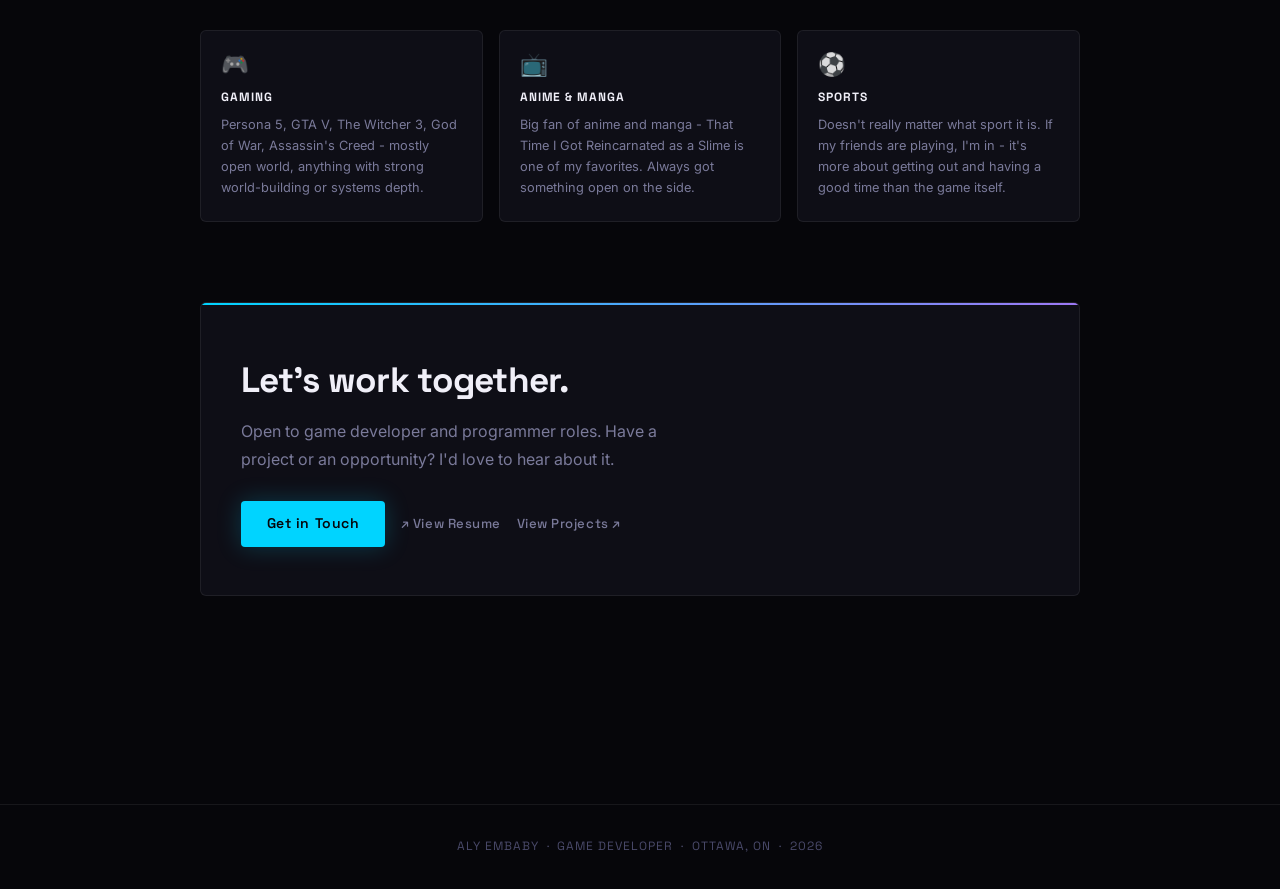
==== commit 516b65c7: "Updated File Paths" ====
--- a/about.html
+++ b/about.html
@@ -3,7 +3,12 @@
 <head>
   <meta charset="UTF-8" />
   <meta name="viewport" content="width=device-width, initial-scale=1.0" />
-  <title>About — Aly Embaby</title>
+  <title>About  - Aly Embaby</title>
+  <meta property="og:title" content="Aly Embaby - About">
+  <meta property="og:description" content="Learn more about my background, skills, and experience as a Game Developer.">
+  <meta property="og:image" content="https://aly44.github.io/Assets/Preview.png">
+  <meta property="og:type" content="website">
+  <meta name="twitter:card" content="summary_large_image">
   <link rel="stylesheet" href="styles.css" />
   <style>
     /* ── CUSTOM CURSOR ── */
@@ -477,18 +482,18 @@
         <div class="about-text reveal">
           <p>
             I'm <strong>Aly</strong>, a game developer based in <strong>Ottawa, ON</strong>.
-            I got into game dev out of genuine curiosity — I've spent most of my life
-            playing games and watching anime, and at some point I had to know how it all
-            worked under the hood.
+            I got into game dev out of genuine curiosity  - I've spent most of my life
+            playing games and watching anime, and at some point I wanted to understand how it all
+            actually gets built.
           </p>
           <p>
             Turns out I love building things just as much as experiencing them. That curiosity
-            turned into a real passion for <strong>gameplay programming</strong> — the systems
+            turned into a real passion for <strong>gameplay programming</strong>  - the systems
             and mechanics that make a game <em>feel</em> good to play, not just look good.
           </p>
           <p>
             Lately I've been pushing deeper into <strong>UI Toolkit</strong> in Unity and
-            <strong>GAS</strong> in Unreal — two systems I find genuinely interesting to work in.
+            <strong>GAS</strong> in Unreal  - two systems I find genuinely interesting to work in.
           </p>
         </div>
         <div class="info-box reveal-right">
@@ -522,7 +527,7 @@
       </div>
       <div class="edu-card">
         <div class="edu-name">Algonquin College</div>
-        <div class="edu-meta">Game Development &mdash; Advanced Diploma &nbsp;&middot;&nbsp; Sep 2023 &ndash; Apr 2026</div>
+        <div class="edu-meta">Game Development - Advanced Diploma &nbsp;&middot;&nbsp; Sep 2023 &ndash; Apr 2026</div>
         <div class="edu-badges">
           <span class="tag-muted">Programming Fundamentals</span>
           <span class="tag-muted">Game Algorithms</span>
@@ -597,7 +602,7 @@
           <span class="interest-icon">&#127918;</span>
           <div class="interest-title">Gaming</div>
           <div class="interest-desc">
-            Persona 5, GTA V, The Witcher 3, God of War, Assassin's Creed —
+            Persona 5, GTA V, The Witcher 3, God of War, Assassin's Creed  -
             mostly open world, anything with strong world-building or systems depth.
           </div>
         </div>
@@ -606,7 +611,7 @@
           <span class="interest-icon">&#128250;</span>
           <div class="interest-title">Anime &amp; Manga</div>
           <div class="interest-desc">
-            Big fan of anime and manga — That Time I Got Reincarnated as a Slime
+            Big fan of anime and manga  - That Time I Got Reincarnated as a Slime
             is one of my favorites. Always got something open on the side.
           </div>
         </div>
@@ -616,7 +621,7 @@
           <div class="interest-title">Sports</div>
           <div class="interest-desc">
             Doesn't really matter what sport it is. If my friends are playing,
-            I'm in — it's more about getting out and having a good time than the game itself.
+            I'm in  - it's more about getting out and having a good time than the game itself.
           </div>
         </div>
       </div>
@@ -797,6 +802,6 @@
   </script>
   <script src="bg.js"></script>
   <script src="secret.js"></script>
-
+  <script src="transitions.js"></script>
 </body>
 </html>
